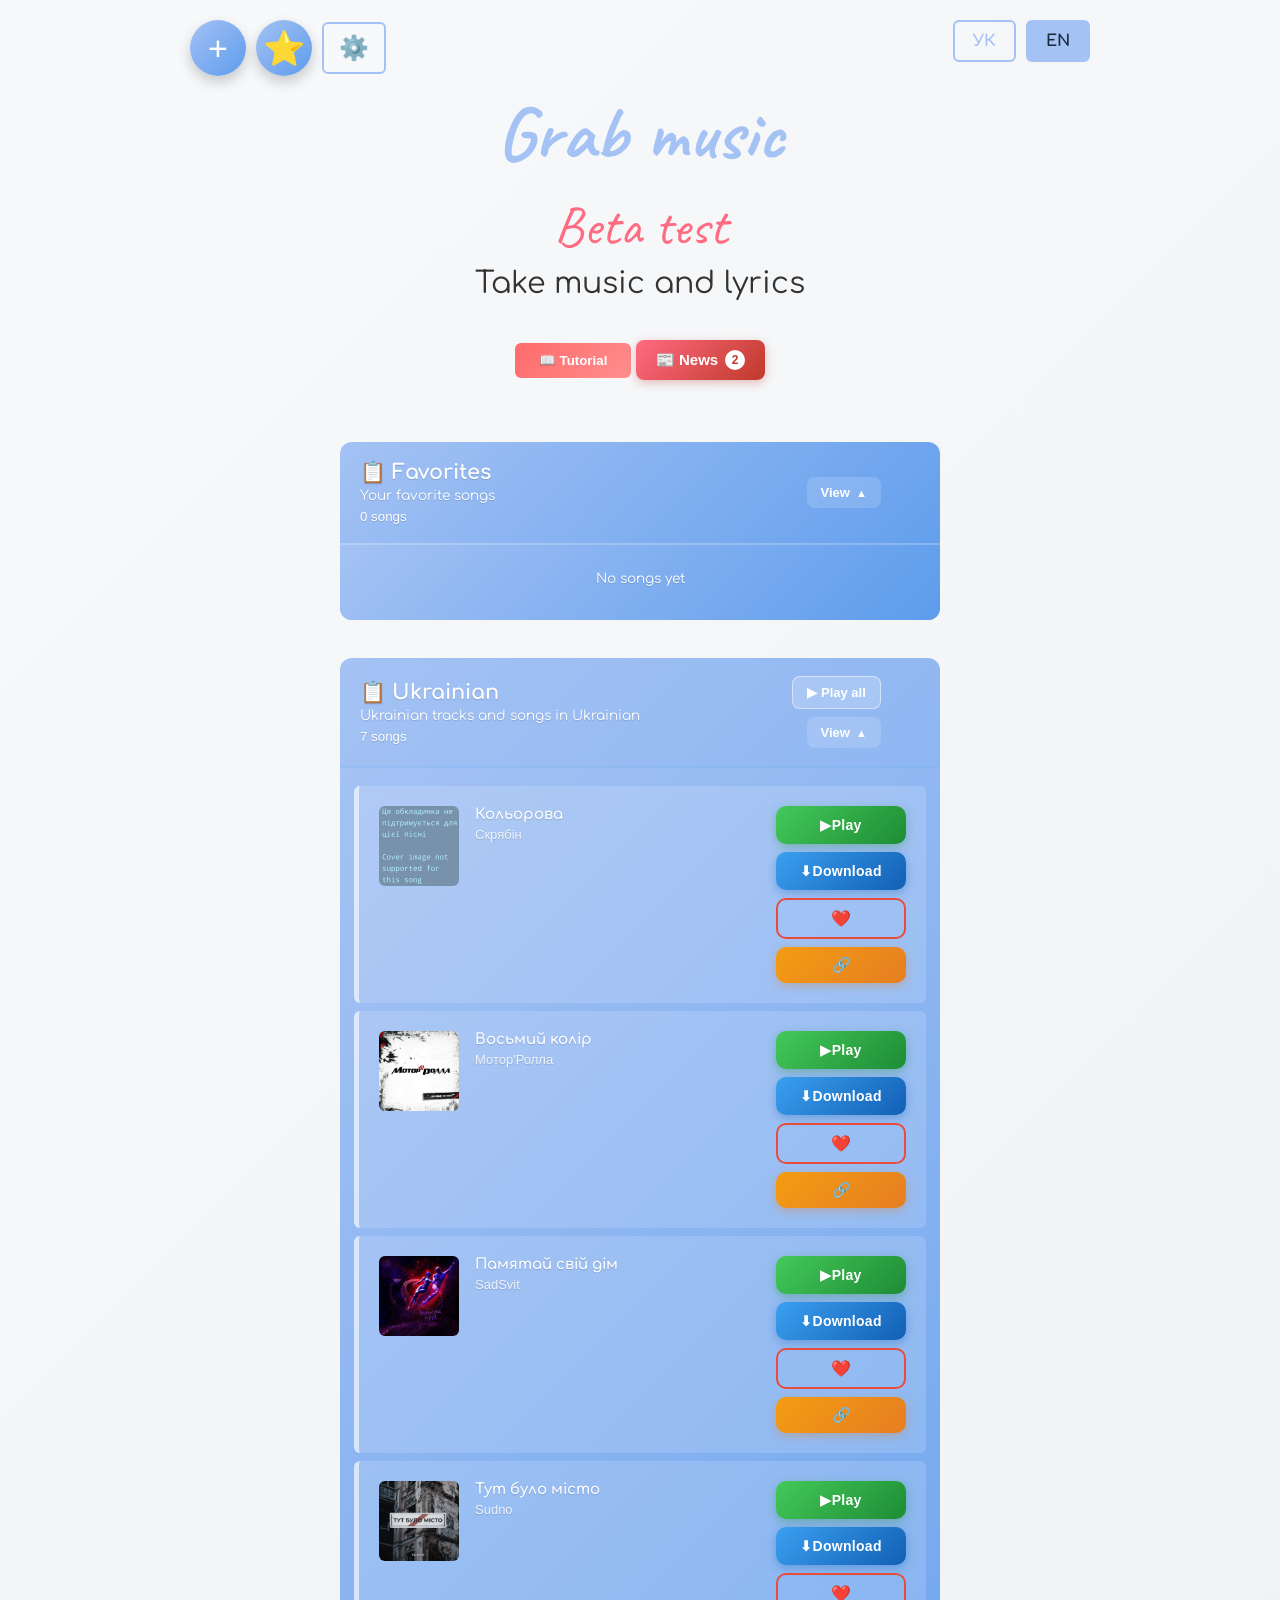
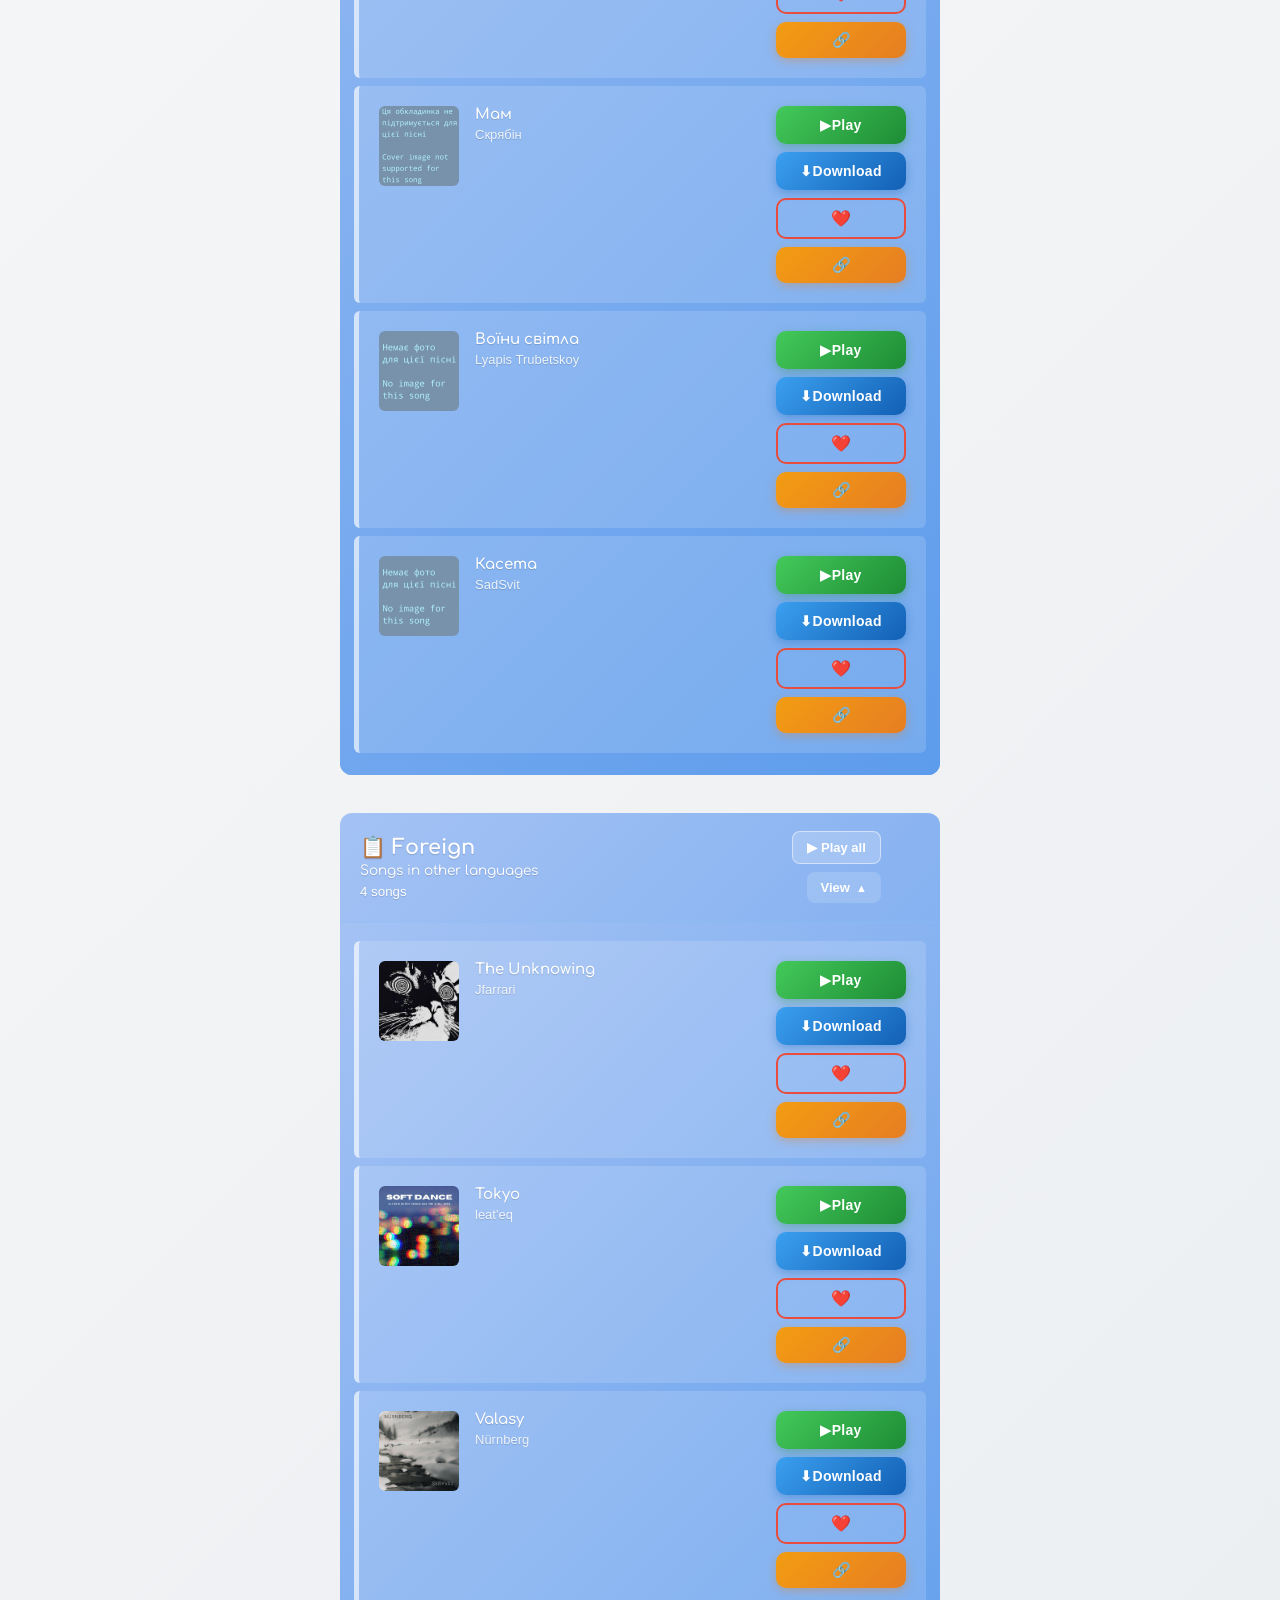
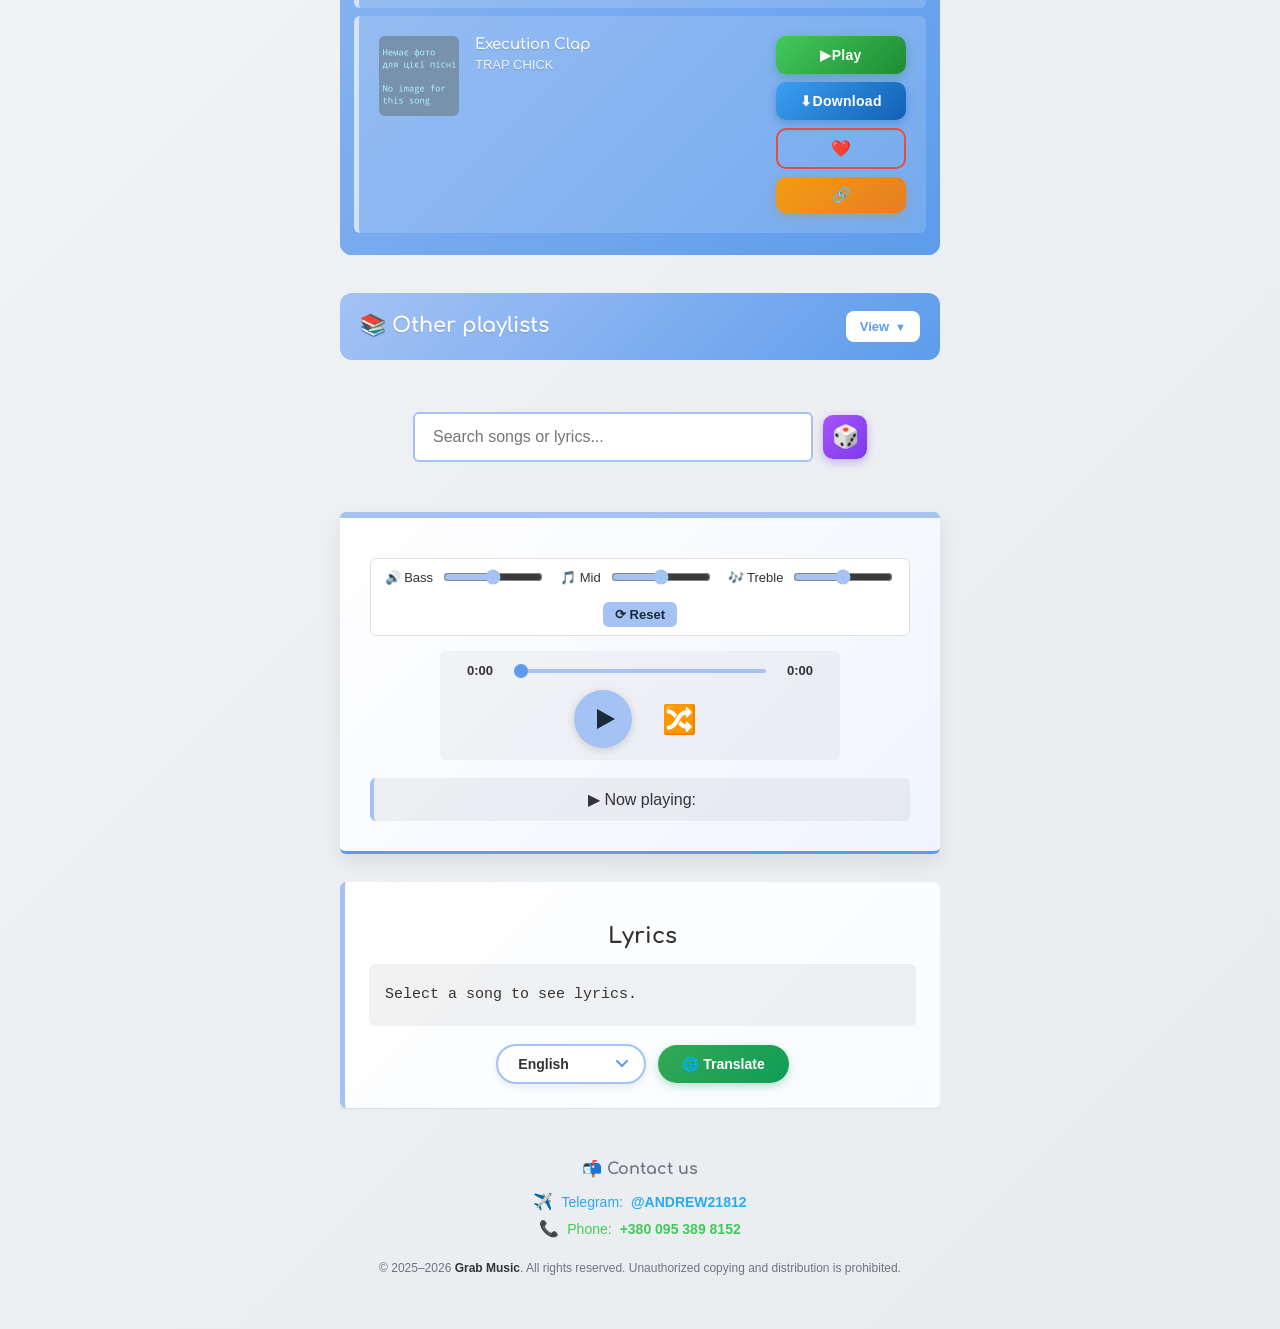
==== index_en.html @ 65b8cfe4 "1.4.2.0" ====
<!DOCTYPE html>
<html lang="en">
<head>
    <meta charset="UTF-8">
    <meta name="viewport" content="width=device-width, initial-scale=1.0">
    <title>Grab music</title>
    <meta name="description" content="...">
    <link rel="icon" href="./favicon.png" type="image/png">
    <link rel="stylesheet" href="./visual.css">
</head>
<body>
    <button class="ultra-simple-back-btn" onclick="disableUltraSimpleMode()" title="Back">←</button>

    <div class="top-controls">
        <div class="top-buttons">
            <a href="mailto:oleguhexa@proton.me?subject=Add%20song" class="support-plus-btn" title="Support">+</a>
            <a href="#" onclick="openPremiumModal(); return false;" class="support-plus-btn premium-btn" title="Premium">⭐</a>
            <button class="theme-toggle-btn" onclick="openSettings()" title="Settings">⚙️</button>
        </div>
        <div class="language-buttons">
            <div class="lang-buttons-row">
                <button onclick="switchLanguage('uk')" class="lang-btn">УК</button>
                <button onclick="switchLanguage('en')" class="lang-btn active">EN</button>
            </div>
        </div>
    </div>

    <div class="content">
        <h1>Grab music</h1>
        <p class="beta-badge">Beta test</p>
        <p id="pageDescription">Take music and lyrics</p>

        <button onclick="openModal()" class="tutorial-btn">📖 Tutorial</button>
        <button onclick="openNews()" class="news-btn">📰 News <span class="news-badge" id="newsBadge">1</span></button>

        <div id="playlistsContainer" class="playlists-container"></div>

        <div class="search-section">
            <div class="search-row">
                <input type="text" id="searchInput" placeholder="Search songs or lyrics..." class="search-input" onkeyup="searchSongs()">
                <button class="random-btn" onclick="randomSong()" title="Випадкова пісня">🎲</button>
            </div>
            <div id="searchResults" class="search-results"></div>
        </div>

        <div class="player-section">
            <div id="eqControls" class="equalizer-sliders" style="display:none;">
                <label>🔊 Bass <input type="range" id="bassSlider" min="-20" max="20" value="0" step="1"></label>
                <label>🎵 Mid <input type="range" id="midSlider" min="-20" max="20" value="0" step="1"></label>
                <label>🎶 Treble <input type="range" id="trebleSlider" min="-20" max="20" value="0" step="1"></label>
                <button id="resetEqBtn" class="reset-eq-btn">⟳ Reset</button>
            </div>
            <audio id="audioPlayer"></audio>
            <div class="custom-player">
                <div class="progress-container">
                    <span id="currentTime" class="time-label">0:00</span>
                    <input type="range" id="seekBar" class="seek-bar" value="0" max="100">
                    <span id="durationTime" class="time-label">0:00</span>
                </div>
                <div class="player-controls">
                    <button id="prevBtn" class="control-btn" title="Back">⏮</button>
                    <button id="playPauseBtn" class="control-btn player-play-btn" title="Play/Pause"></button>
                    <button id="nextBtn" class="control-btn" title="Далі">⏭</button>
                    <button id="loopBtn" class="control-btn loop-control-btn" title="Loop">🔁</button>
                    <button id="randomModeBtn" class="control-btn random-mode-btn" onclick="toggleRandomMode()" title="Random mode" style="display:none;">🔀</button>
                </div>
            </div>
            <div id="nowPlaying" class="now-playing">▶ Now playing:</div>
        </div>

        <div id="lyricsSection" class="lyrics-section">
            <h2 id="lyricsTitle">Lyrics</h2>
            <pre id="lyricsContent" class="lyrics-content">Select a song to see lyrics.</pre>
            <div class="translate-controls">
                <select id="translateLanguageSelect" class="translate-language-select">
                    <option value="en">English</option>
                    <option value="uk">Українська</option>
                    <option value="pl">Polski</option>
                    <option value="de">Deutsch</option>
                    <option value="fr">Français</option>
                    <option value="es">Español</option>
                    <option value="it">Italiano</option>
                    <option value="pt">Português</option>
                    <option value="cs">Čeština</option>
                    <option value="ja">日本語</option>
                </select>
                <button id="translateButton" class="translate-btn" onclick="translateLyrics()">🌐 Translate</button>
            </div>
        </div>
    </div>

    <footer class="contact-footer">
        <h3 class="contact-title">📬 Contact us</h3>
        <div class="contact-links">
            <a href="https://t.me/ANDREW21812" target="_blank" class="contact-item contact-telegram">
                <span class="contact-icon">✈️</span> Telegram: <strong>@ANDREW21812</strong>
            </a>
            <a href="tel:+380953898152" class="contact-item contact-phone">
                <span class="contact-icon">📞</span> Phone: <strong>+380 095 389 8152</strong>
            </a>
        </div>
        <div class="copyright-block">
            © 2025–2026 <strong>Grab Music</strong>. All rights reserved. Unauthorized copying and distribution is prohibited.
        </div>
    </footer>

    <div id="news-modal" class="modal">
        <div class="modal-content">
            <span class="close" onclick="closeNews()">&times;</span>
            <h2>📰 News</h2>
            <div id="newsList" class="news-list"></div>
        </div>
    </div>

    <div id="tutorial-modal" class="modal">
        <div class="modal-content">
            <span class="close" onclick="closeModal()">&times;</span>
            <h2>🎵 Tutorial</h2>
            <p>Just type any letters in the search and the site will find everything!</p>
        </div>
    </div>

    <div id="premium-modal" class="modal">
        <div class="modal-content">
            <span class="close" onclick="closePremiumModal()">&times;</span>
            <h2>⭐ Premium</h2>
            <p>У нас все безкоштовно 🎉<br>Premium is not needed!</p>
        </div>
    </div>

    <div id="settings-modal" class="modal">
        <div class="modal-content">
            <span class="close" onclick="closeSettings()">&times;</span>
            <h2>⚙️ Settings</h2>
            <div style="display:flex;flex-direction:column;gap:14px;margin:20px 0;text-align:left;">
                <label><input type="checkbox" id="darkThemeToggle" onchange="toggleTheme(this.checked)"> Dark theme</label>
                <label><input type="checkbox" id="eqToggleCheck" onchange="toggleEq(this.checked)"> Equalizer</label>
                <label><input type="checkbox" id="simpleModeToggle" onchange="toggleSimpleMode(this.checked)"> Simple mode (larger interface)</label>
                <label><input type="checkbox" id="ultraSimpleModeToggle" onchange="toggleUltraSimpleMode(this.checked)"> Ultra simple mode (search and player only)</label>
                <label><input type="checkbox" id="shakeToggle" onchange="toggleShake(this.checked)"> 🎵 Bass shake effect</label>
                <div style="padding-left:22px;">
                    <div style="display:flex;justify-content:space-between;margin-bottom:4px;">
                        <span style="font-size:13px;color:var(--text-muted);">Shake intensity</span>
                        <strong id="shakeIntensityLabel" style="font-size:13px;">25</strong>
                    </div>
                    <input type="range" id="shakeIntensity" min="0" max="50" value="25" step="1"
                        oninput="setShakeIntensity(this.value)"
                        style="width:100%;accent-color:var(--accent-color);cursor:pointer;">
                        <div class="thank-you-inf">
                        <h6>Thank you to everyone who provided us with music, LRC, and lyrics. Your support helps us improve the site. Sources: Lyrics — Genius; Music — YouTube Music; LRC — Lyricsify, LRCLIB.</h6>
                        </div>
                </div>
            </div>
        </div>
    </div>

    <script src="./java.js"></script>
</body>
</html>
---- visual.css ----
@import url('https://fonts.googleapis.com/css2?family=Caveat:wght@400;700&family=Comfortaa:wght@300;400;700&display=swap');

/* ========== СВІТЛА ТЕМА ========== */
:root {
    --bg-gradient-start: #f8f9fa;
    --bg-gradient-end: #e9ecef;
    --text-primary: #333333;
    --text-secondary: #5d9cec;
    --text-muted: #6c757d;
    --card-bg: #ffffff;
    --card-border: #a4c2f4;
    --player-bg: linear-gradient(135deg, #ffffff 0%, #f0f4ff 100%);
    --lyrics-bg: linear-gradient(135deg, #ffffff 0%, #f8fbff 100%);
    --accent-color: #a4c2f4;
    --accent-dark: #5d9cec;
    --btn-play: linear-gradient(135deg, #a4c2f4 0%, #5d9cec 100%);
    --btn-download: linear-gradient(135deg, #4caf50 0%, #45a049 100%);
    --like-border: #e74c3c;
    --search-bg: #ffffff;
    --search-text: #333333;
    --search-placeholder: #a4c2f4;
    --shadow: rgba(0, 0, 0, 0.08);
    --modal-bg: #fefefe;
    --modal-text: #333333;
    --border-light: #e0e0e0;
    --icon-color: #333333;
    --results-bg: transparent;
    --playlist-title-color: #1e2f3e;
}

/* ========== ТЕМНА ТЕМА ========== */
body.dark-theme {
    --bg-gradient-start: #1a2a3a;
    --bg-gradient-end: #0f1a24;
    --text-primary: #f0f0f0;
    --text-secondary: #c0e0ff;
    --text-muted: #d0e0f0;
    --card-bg: #1e2f3e;
    --card-border: #7aafd4;
    --player-bg: linear-gradient(135deg, #3a5a74 0%, #2a6d9e 100%);
    --lyrics-bg: linear-gradient(135deg, #1e2f3e 0%, #1a2a3a 100%);
    --accent-color: #8ab8d8;
    --accent-dark: #4a7aa0;
    --btn-play: linear-gradient(135deg, #5d8bb8 0%, #3a6b9e 100%);
    --btn-download: linear-gradient(135deg, #2e7d32 0%, #1b5e20 100%);
    --like-border: #ff8a8a;
    --search-bg: #2a3e4e;
    --search-text: #ffffff;
    --search-placeholder: #c0e0ff;
    --shadow: rgba(0, 0, 0, 0.5);
    --modal-bg: #2c3e44;
    --modal-text: #f0f0f0;
    --border-light: #2c3e44;
    --icon-color: #ffffff;
    --results-bg: rgba(30, 47, 62, 0.7);
    --playlist-title-color: #ffffff;
}

body {
    margin: 0;
    padding: 20px;
    background: linear-gradient(135deg, var(--bg-gradient-start) 0%, var(--bg-gradient-end) 100%);
    min-height: 100vh;
    color: var(--text-primary);
    font-family: 'Segoe UI', Roboto, 'Helvetica Neue', sans-serif;
    transition: background 0.3s, color 0.2s, transform 0.04s ease;
    will-change: transform;
    display: flex;
    flex-direction: column;
}

/* ========== МОДАЛЬНІ ВІКНА ========== */
.modal {
    display: none;
    position: fixed !important;
    z-index: 10000;
    top: 0 !important;
    left: 0 !important;
    right: 0 !important;
    bottom: 0 !important;
    width: 100vw !important;
    height: 100vh !important;
    background-color: rgba(0,0,0,0.8);
    flex-direction: row !important;
    align-items: center !important;
    justify-content: center !important;
    box-sizing: border-box;
    flex: none !important;
    transform: none !important;
}
.modal.open {
    display: flex !important;
    position: fixed !important;
    top: 0 !important;
    left: 0 !important;
    width: 100vw !important;
    height: 100vh !important;
    flex-direction: row !important;
    align-items: center !important;
    justify-content: center !important;
    flex: none !important;
    transform: none !important;
}
.modal-content {
    background-color: var(--modal-bg);
    padding: 20px;
    border: 1px solid var(--border-light);
    width: 88%;
    max-width: 500px;
    max-height: 85vh;
    overflow-y: auto;
    border-radius: 15px;
    text-align: center;
    color: var(--modal-text);
    position: relative;
    box-shadow: 0 4px 20px rgba(0,0,0,0.3);
    box-sizing: border-box;
}
.modal-content h2 { color: var(--accent-color); margin-top: 0; }
.modal-content .close {
    color: var(--text-muted);
    position: absolute;
    right: 20px;
    top: 15px;
    font-size: 28px;
    font-weight: bold;
    cursor: pointer;
}
.modal-content .close:hover { color: var(--accent-color); }

/* ========== ЕКВАЛАЙЗЕР ========== */
.equalizer-sliders {
    display: flex;
    justify-content: center;
    align-items: center;
    gap: 15px;
    margin: 10px auto;
    padding: 8px 12px;
    background: var(--card-bg);
    border-radius: 6px;
    width: fit-content;
    max-width: 100%;
    flex-wrap: wrap;
    border: 1px solid var(--border-light);
}
.equalizer-sliders label {
    font-size: 13px;
    color: var(--text-primary);
    display: inline-flex;
    align-items: center;
    gap: 8px;
}
.equalizer-sliders input { width: 100px; cursor: pointer; accent-color: var(--accent-color); }
.reset-eq-btn {
    background: var(--accent-color);
    color: #1a2a3a;
    border: none;
    border-radius: 6px;
    padding: 5px 12px;
    cursor: pointer;
    font-size: 13px;
    font-weight: bold;
}
.reset-eq-btn:hover { transform: scale(1.02); background: var(--accent-dark); color: white; }
body.dark-theme .reset-eq-btn { background: #4a7aa0; color: white; }

/* ========== КАСТОМНИЙ ПЛЕЄР ========== */
.custom-player {
    width: 100%;
    max-width: 400px;
    margin: 15px auto 0;
    background: rgba(0,0,0,0.04);
    border-radius: 6px;
    padding: 12px 20px;
    box-sizing: border-box;
}
body.dark-theme .custom-player { background: rgba(0,0,0,0.3); }
.progress-container { display: flex; align-items: center; gap: 12px; margin-bottom: 12px; }
.time-label { font-size: 13px; font-weight: bold; color: var(--text-primary); min-width: 40px; text-align: center; }
.seek-bar {
    flex: 1;
    height: 4px;
    -webkit-appearance: none;
    background: var(--accent-color);
    border-radius: 5px;
    cursor: pointer;
}
.seek-bar::-webkit-slider-thumb {
    -webkit-appearance: none;
    width: 14px;
    height: 14px;
    background: var(--accent-dark);
    border-radius: 50%;
    cursor: pointer;
}
.player-controls { display: flex; justify-content: center; align-items: center; gap: 20px; }
.control-btn {
    background: transparent;
    border: none;
    font-size: 28px;
    cursor: pointer;
    color: var(--accent-dark);
    transition: transform 0.1s;
    padding: 5px 10px;
    border-radius: 6px;
}
.control-btn:hover { transform: scale(1.05); color: var(--accent-color); }
.player-play-btn {
    font-size: 24px;
    line-height: 1;
    background: var(--accent-color);
    color: #1a2a3a;
    width: 58px;
    height: 58px;
    border-radius: 50%;
    box-shadow: 0 2px 8px rgba(0,0,0,0.15);
    display: inline-flex;
    align-items: center;
    justify-content: center;
    padding: 0;
    padding-left: 3px;
    border: none;
    cursor: pointer;
}
.player-play-btn:hover { transform: scale(1.08); }
body.dark-theme .player-play-btn { background: #4a7aa0; color: white; }
.loop-control-btn.active,
.random-mode-btn.active {
    background: var(--accent-color);
    color: #1a2a3a;
    border-radius: 6px;
}
body.dark-theme .loop-control-btn.active,
body.dark-theme .random-mode-btn.active { background: #4a7aa0; color: white; }

/* ========== ПЛЕЙЛИСТИ ========== */
.playlist-item {
    margin: 12px 0;
    background: linear-gradient(135deg, var(--accent-color) 0%, var(--accent-dark) 100%);
    border-radius: 12px;
    overflow: hidden;
}
.playlist-header {
    display: flex;
    align-items: center;
    gap: 16px;
    padding: 18px 20px;
    cursor: pointer;
    user-select: none;
}
.playlist-info { flex: 1; text-align: left; color: white; }
.playlist-item h3 {
    font-family: 'Comfortaa', cursive;
    font-size: 1.3rem;
    font-weight: 700;
    margin: 0 0 4px 0;
}
.playlist-item p { font-size: 0.85rem; margin-bottom: 4px; }
.playlist-item h3, .playlist-item p, .playlist-item small {
    color: #ffffff !important;
    text-shadow: 0 1px 1px rgba(0,0,0,0.15);
}
.playlist-header-btns {
    display: flex;
    flex-direction: column;
    gap: 8px;
    align-items: flex-end;
    flex-shrink: 0;
}
.view-btn, .back-btn, .play-all-btn {
    padding: 8px 14px;
    background: white;
    color: var(--accent-dark);
    border: none;
    border-radius: 8px;
    cursor: pointer;
    font-weight: bold;
    font-size: 13px;
    white-space: nowrap;
}
.back-btn { background: var(--accent-color); color: #1a2a3a; }
.play-all-btn { background: rgba(255,255,255,0.2); color: #ffffff; border: 1px solid rgba(255,255,255,0.5); }
.play-all-btn:hover { background: rgba(255,255,255,0.35); }
.playlist-toggle-btn { display: inline-flex; align-items: center; gap: 6px; transition: background 0.2s; }
.playlist-toggle-btn.active { background: rgba(255,255,255,0.15); color: #ffffff; }
.toggle-arrow { font-size: 11px; display: inline-block; }

.playlist-dropdown {
    background: linear-gradient(135deg, var(--accent-color) 0%, var(--accent-dark) 100%);
    border-top: 2px solid rgba(255,255,255,0.25);
    padding: 10px 14px 14px;
    animation: dropdownOpen 0.2s ease;
}
@keyframes dropdownOpen {
    from { opacity: 0; transform: translateY(-6px); }
    to   { opacity: 1; transform: translateY(0); }
}
.playlist-dropdown .result-item {
    margin: 8px 0;
    background: rgba(255,255,255,0.15);
    border-left-color: rgba(255,255,255,0.6);
    box-shadow: none;
}
.playlist-dropdown .result-info h3 { color: #ffffff !important; font-size: 15px; margin: 0 0 4px 0; }
.playlist-dropdown .result-info p { color: rgba(255,255,255,0.85) !important; font-size: 13px; margin: 0; }
body.dark-theme .playlist-dropdown .result-item { background: rgba(0,0,0,0.2); border-left-color: rgba(255,255,255,0.3); }

.playlist-item-pinned { width: 100%; }
.playlist-item-pinned .playlist-info { max-width: 58%; }
.playlist-item-pinned .playlist-header-btns { min-width: 180px; }
.playlist-item-other-list .playlist-header { align-items: center; justify-content: space-between; }
.other-playlists-group .playlist-info p,
.other-playlists-group .playlist-info small { display: none; }
.other-playlists-dropdown { display: grid; gap: 10px; }
.playlist-item-compact {
    margin: 8px 0 0;
    background: rgba(255,255,255,0.14);
    border: 1px solid rgba(255,255,255,0.18);
}
.playlist-item-compact .playlist-header { padding: 14px 16px; }
.playlist-item-compact .playlist-info { max-width: 62%; }
.playlist-item-compact .playlist-header-btns { min-width: 170px; }

/* ========== РЕЗУЛЬТАТИ ПОШУКУ ========== */
.result-item {
    display: flex;
    align-items: flex-start;
    gap: 16px;
    padding: 20px;
    margin: 16px 0;
    background: var(--card-bg);
    border-left: 5px solid var(--card-border);
    border-radius: 6px;
    box-shadow: 0 6px 12px var(--shadow);
}
.song-image { width: 80px; height: 80px; border-radius: 6px; object-fit: cover; }
.result-info { flex: 1; text-align: left; min-width: 0; overflow: hidden; }
.result-info h3 {
    font-size: 15px; font-weight: 600; color: var(--text-primary);
    margin: 0 0 4px 0; white-space: nowrap; overflow: hidden; text-overflow: ellipsis;
}
.result-info p {
    font-size: 13px; color: var(--text-muted); margin: 0;
    white-space: nowrap; overflow: hidden; text-overflow: ellipsis;
    font-family: 'Segoe UI', Roboto, sans-serif;
}
.result-buttons { display: flex; flex-direction: column; gap: 8px; min-width: 130px; }

/* ========== КНОПКИ ========== */
.result-buttons .play-btn,
.result-buttons .download-btn,
.result-buttons .like-btn {
    font-family: 'Segoe UI', Roboto, 'Helvetica Neue', sans-serif;
    font-size: 14px; font-weight: 600; border-radius: 10px; cursor: pointer;
    transition: transform 0.15s ease, filter 0.15s ease, box-shadow 0.15s ease;
    width: 100%; box-sizing: border-box; text-align: center;
    display: inline-flex; align-items: center; justify-content: center;
    gap: 6px; white-space: nowrap; letter-spacing: 0.3px;
}
.result-buttons .play-btn {
    background: linear-gradient(135deg, #43c95a 0%, #1e8c35 100%);
    color: #ffffff; border: none; padding: 11px 14px;
    box-shadow: 0 3px 10px rgba(30, 140, 53, 0.35);
    width: 100%; height: auto; border-radius: 10px; font-size: 14px;
}
.result-buttons .play-btn:hover { transform: translateY(-2px); box-shadow: 0 6px 16px rgba(30,140,53,0.45); filter: brightness(1.07); }
.result-buttons .play-btn:active { transform: translateY(1px); }
.result-buttons .download-btn {
    background: linear-gradient(135deg, #3b9fef 0%, #1260b5 100%);
    color: #ffffff; border: none; padding: 11px 14px;
    box-shadow: 0 3px 10px rgba(18, 96, 181, 0.35);
}
.result-buttons .download-btn:hover { transform: translateY(-2px); box-shadow: 0 6px 16px rgba(18,96,181,0.45); filter: brightness(1.07); }
.result-buttons .download-btn:active { transform: translateY(1px); }
.result-buttons .like-btn {
    background: transparent; border: 2px solid #e74c3c; color: #e74c3c;
    padding: 9px 14px; font-size: 16px; border-radius: 10px; width: 100%; height: auto;
}
.result-buttons .like-btn:hover { background: rgba(231,76,60,0.08); border-color: #c0392b; transform: scale(1.03); box-shadow: 0 3px 10px rgba(231,76,60,0.2); }
.result-buttons .like-btn:active { transform: scale(0.97); }
.result-buttons .like-btn.liked {
    background: linear-gradient(135deg, #e74c3c 0%, #c0392b 100%);
    color: #ffffff; border-color: transparent; box-shadow: 0 3px 10px rgba(231,76,60,0.45);
}
.result-buttons .like-btn.liked:hover { filter: brightness(1.08); box-shadow: 0 6px 16px rgba(231,76,60,0.5); }
body.dark-theme .result-buttons .play-btn { background: linear-gradient(135deg, #3ab854 0%, #176b2a 100%); box-shadow: 0 3px 10px rgba(30,140,53,0.5); }
body.dark-theme .result-buttons .download-btn { background: linear-gradient(135deg, #2e8de0 0%, #0d4f9e 100%); box-shadow: 0 3px 10px rgba(18,96,181,0.5); }
body.dark-theme .result-buttons .like-btn { border-color: #ff7070; color: #ff7070; }
body.dark-theme .result-buttons .like-btn.liked { background: linear-gradient(135deg, #e74c3c 0%, #a93226 100%); border-color: transparent; color: #ffffff; }
.result-buttons .play-btn.disabled,
.result-buttons .download-btn.disabled,
.result-buttons .like-btn.disabled { opacity: 0.45; cursor: not-allowed; pointer-events: none; transform: none !important; filter: none !important; box-shadow: none !important; }

/* --- Share --- */
.result-buttons .share-btn {
    background: linear-gradient(135deg, #f39c12 0%, #e67e22 100%);
    color: #ffffff; border: none; padding: 9px 14px; font-size: 15px;
    border-radius: 10px; cursor: pointer; width: 100%;
    display: inline-flex; align-items: center; justify-content: center;
    font-weight: 600; box-shadow: 0 3px 10px rgba(230,126,34,0.35);
    transition: transform 0.15s, filter 0.15s;
}
.result-buttons .share-btn:hover { transform: translateY(-2px); filter: brightness(1.08); }
.result-buttons .share-btn:active { transform: translateY(1px); }

/* ========== ІНШІ ========== */
.top-controls {
    display: flex; justify-content: space-between; align-items: flex-start;
    max-width: 900px; width: 100%; margin: 0 auto 10px auto;
    box-sizing: border-box; flex-shrink: 0;
}
.top-buttons { display: flex; gap: 10px; align-items: center; }
.lang-buttons-row { display: flex; gap: 10px; justify-content: center; }
.lang-btn {
    font-family: 'Comfortaa', cursive; font-size: 16px; padding: 10px 18px;
    border: 2px solid var(--accent-color); background: transparent;
    color: var(--accent-color); border-radius: 6px; cursor: pointer; font-weight: bold;
}
.lang-btn:hover, .lang-btn.active { background: var(--accent-color); color: #1a2a3a; }
.theme-toggle-btn {
    font-size: 24px; padding: 10px 15px; border: 2px solid var(--accent-color);
    background: transparent; color: var(--icon-color); border-radius: 6px; cursor: pointer;
}
.content { text-align: center; max-width: 600px; margin: 0 auto; flex: 1; width: 100%; box-sizing: border-box; }
.support-plus-btn {
    width: 56px; height: 56px; border-radius: 50%;
    background: linear-gradient(135deg, var(--accent-color) 0%, var(--accent-dark) 100%);
    color: white; text-decoration: none; font-size: 34px;
    display: inline-flex; align-items: center; justify-content: center;
    box-shadow: 0 6px 14px rgba(0,0,0,0.2);
}
.beta-badge { font-family: 'Caveat', cursive; font-size: 55px; color: #ff6b81; margin: 0 0 6px 0; }
h1 { font-family: 'Caveat', cursive; font-size: 75px; color: var(--accent-color); margin: 0 0 10px 0; }
p { font-family: 'Comfortaa', cursive; font-size: 30px; color: var(--text-primary); margin: 0 0 40px 0; }
.search-section { margin-top: 40px; }
.search-row { display: flex; align-items: center; gap: 10px; justify-content: center; max-width: 460px; margin: 0 auto; }
.playlists-container { margin-top: 30px; display: grid; grid-template-columns: 1fr; gap: 14px; max-width: 980px; margin-left: auto; margin-right: auto; }
.search-input {
    width: 100%; max-width: 400px; padding: 14px 18px; font-size: 16px;
    border: 2px solid var(--accent-color); border-radius: 6px;
    background: var(--search-bg); color: var(--search-text); box-sizing: border-box;
}
.search-results { margin-top: 20px; max-width: 500px; margin-left: auto; margin-right: auto; width: 100%; box-sizing: border-box; }
.player-section {
    margin-top: 50px; padding: 30px; background: var(--player-bg);
    border-radius: 6px; box-shadow: 0 8px 20px var(--shadow);
    border-top: 6px solid var(--accent-color); border-bottom: 3px solid var(--accent-dark);
}
.tutorial-btn {
    background: linear-gradient(135deg, #ff6b6b, #ff8e8e); color: white;
    border: none; padding: 10px 24px; border-radius: 6px; font-weight: bold;
    cursor: pointer; margin-bottom: 20px;
}
.now-playing {
    margin-top: 18px; padding: 12px 20px; background: rgba(0,0,0,0.05);
    border-radius: 6px; border-left: 4px solid var(--accent-color);
    display: flex; align-items: center; justify-content: center; gap: 12px; flex-wrap: wrap;
}
.player-image { width: 48px; height: 48px; border-radius: 6px; object-fit: cover; }
.lyrics-section {
    margin-top: 28px; padding: 24px; background: var(--lyrics-bg);
    border-radius: 6px; text-align: left; border-left: 5px solid var(--accent-color);
}
.lyrics-section h2 { font-family: 'Comfortaa', cursive; font-size: 22px; text-align: center; margin-bottom: 16px; color: var(--text-primary); }
.lyrics-buttons {
    display: flex; gap: 10px; justify-content: center; margin-bottom: 16px;
    border-bottom: 2px solid var(--border-light); padding-bottom: 12px;
}
.lyrics-tab-btn { padding: 10px 18px; border: none; background: transparent; color: var(--text-muted); font-weight: bold; cursor: pointer; position: relative; }
.lyrics-tab-btn.active { color: var(--accent-color); }
.lyrics-tab-btn.active::after {
    content: ''; position: absolute; bottom: -12px; left: 0; right: 0; height: 3px;
    background: linear-gradient(135deg, var(--accent-color) 0%, var(--accent-dark) 100%);
}
.lyrics-content {
    font-size: 15px; line-height: 2; background: rgba(0,0,0,0.05);
    border-radius: 6px; padding: 16px; max-height: 400px; overflow-y: auto; white-space: pre-wrap;
}
.lrc-line { padding: 8px 0; color: var(--text-muted); }
.lrc-line.active { color: var(--accent-color); font-weight: bold; font-size: 16px; }

/* ========== ПЕРЕКЛАД ========== */
.translate-controls {
    display: flex; align-items: center; justify-content: center;
    gap: 12px; margin-top: 18px; flex-wrap: wrap;
}
.translate-language-select {
    appearance: none; -webkit-appearance: none;
    background-color: var(--card-bg); color: var(--text-primary);
    border: 2px solid var(--accent-color); border-radius: 30px;
    padding: 10px 38px 10px 20px; font-size: 14px;
    font-family: 'Segoe UI', Roboto, sans-serif; font-weight: 700;
    cursor: pointer; outline: none; transition: all 0.2s ease;
    background-image: url("data:image/svg+xml,%3Csvg xmlns='http://www.w3.org/2000/svg' width='12' height='8' viewBox='0 0 12 8'%3E%3Cpath d='M1 1l5 5 5-5' stroke='%235d9cec' stroke-width='2' fill='none' stroke-linecap='round'/%3E%3C/svg%3E");
    background-repeat: no-repeat; background-position: right 16px center;
    box-shadow: 0 3px 8px var(--shadow); min-width: 150px;
}
.translate-language-select:hover { border-color: var(--accent-dark); transform: translateY(-2px); box-shadow: 0 5px 12px var(--shadow); }
.translate-language-select:focus { border-color: var(--accent-dark); box-shadow: 0 0 0 3px rgba(93,156,236,0.25); }
body.dark-theme .translate-language-select {
    background-image: url("data:image/svg+xml,%3Csvg xmlns='http://www.w3.org/2000/svg' width='12' height='8' viewBox='0 0 12 8'%3E%3Cpath d='M1 1l5 5 5-5' stroke='%238ab8d8' stroke-width='2' fill='none' stroke-linecap='round'/%3E%3C/svg%3E");
}
.translate-btn {
    background: linear-gradient(135deg, #34a853, #0f9d58); color: white;
    border: none; padding: 11px 24px; border-radius: 30px; font-weight: bold;
    font-size: 14px; cursor: pointer; transition: all 0.2s ease;
    box-shadow: 0 3px 8px rgba(15,157,88,0.3);
}
.translate-btn:hover { transform: translateY(-2px); box-shadow: 0 5px 12px rgba(15,157,88,0.4); filter: brightness(1.05); }
.translate-btn:active { transform: translateY(1px); }
.translate-btn:disabled { opacity: 0.6; cursor: not-allowed; transform: none; box-shadow: none; }

/* ========== КНОПКА ПОКАЗАТИ ОРИГІНАЛ ========== */
.show-original-btn {
    background: transparent;
    color: var(--accent-dark);
    border: 2px solid var(--accent-color);
    padding: 9px 20px;
    border-radius: 30px;
    font-size: 13px;
    font-weight: bold;
    cursor: pointer;
    display: inline-flex;
    align-items: center;
    gap: 6px;
    transition: all 0.2s ease;
}
.show-original-btn:hover {
    background: var(--accent-color);
    color: #1a2a3a;
    transform: translateY(-1px);
}

.original-lyrics, .translated-lyrics {
    background: rgba(0,0,0,0.05); padding: 12px; border-radius: 8px;
    margin-top: 12px; white-space: pre-wrap; font-size: 14px; line-height: 1.6;
}
body.dark-theme .original-lyrics, body.dark-theme .translated-lyrics { background: rgba(255,255,255,0.1); }

/* ========== ПРОСТИЙ РЕЖИМ ========== */
body.simple-mode h1 { font-size: 90px; }
body.simple-mode .beta-badge { font-size: 65px; }
body.simple-mode p { font-size: 36px; }
body.simple-mode .search-input { font-size: 20px; padding: 18px 22px; max-width: 480px; }
body.simple-mode .result-info h3 { font-size: 19px; }
body.simple-mode .result-info p  { font-size: 16px; }
body.simple-mode .result-buttons .play-btn,
body.simple-mode .result-buttons .download-btn { font-size: 17px; padding: 14px 18px; }
body.simple-mode .result-buttons .like-btn { font-size: 20px; padding: 13px 16px; }
body.simple-mode .song-image { width: 90px; height: 90px; }
body.simple-mode .player-play-btn { width: 66px; height: 66px; font-size: 28px; }
body.simple-mode .control-btn { font-size: 34px; }
body.simple-mode .time-label { font-size: 16px; }
body.simple-mode .lang-btn { font-size: 19px; padding: 12px 22px; }
body.simple-mode .theme-toggle-btn { font-size: 28px; padding: 12px 18px; }
body.simple-mode .support-plus-btn { width: 64px; height: 64px; font-size: 40px; }
body.simple-mode .tutorial-btn { font-size: 18px; padding: 14px 28px; }
body.simple-mode .lyrics-content { font-size: 18px; line-height: 2.2; }
body.simple-mode .lyrics-tab-btn { font-size: 17px; padding: 12px 22px; }
body.simple-mode .now-playing { font-size: 17px; }

/* ========== ДУЖЕ ПРОСТИЙ РЕЖИМ ========== */
body.ultra-simple-mode .top-controls,
body.ultra-simple-mode .content > h1,
body.ultra-simple-mode .content > .beta-badge,
body.ultra-simple-mode #pageDescription,
body.ultra-simple-mode .tutorial-btn,
body.ultra-simple-mode .news-btn,
body.ultra-simple-mode #playlistsContainer,
body.ultra-simple-mode #lyricsSection,
body.ultra-simple-mode .contact-footer { display: none !important; }
body.ultra-simple-mode {
    padding: 0; display: flex; flex-direction: column;
    align-items: center; justify-content: center; min-height: 100vh;
}
body.ultra-simple-mode .content {
    max-width: 520px; width: 100%; padding: 20px 16px;
    box-sizing: border-box; display: flex; flex-direction: column; align-items: center;
}
body.ultra-simple-mode .search-section { margin-top: 0; width: 100%; text-align: center; }
body.ultra-simple-mode .search-input { max-width: 100%; width: 100%; font-size: 18px; padding: 16px 18px; }
body.ultra-simple-mode .search-results { max-width: 100%; width: 100%; }
body.ultra-simple-mode .result-item { padding: 14px; gap: 12px; }
body.ultra-simple-mode .result-info h3 { font-size: 17px; }
body.ultra-simple-mode .result-info p  { font-size: 14px; }
body.ultra-simple-mode .result-buttons .play-btn,
body.ultra-simple-mode .result-buttons .download-btn { font-size: 16px; padding: 13px 14px; }
body.ultra-simple-mode .result-buttons .like-btn { font-size: 18px; }
body.ultra-simple-mode .player-section { margin-top: 16px; padding: 16px 12px; width: 100%; box-sizing: border-box; }
body.ultra-simple-mode .player-play-btn { width: 62px; height: 62px; }
body.ultra-simple-mode .control-btn { font-size: 30px; }
body.ultra-simple-mode .now-playing { font-size: 15px; }

.ultra-simple-back-btn {
    display: none; position: fixed; top: 12px; left: 12px; z-index: 9999;
    background: var(--accent-color); color: #1a2a3a; border: none; border-radius: 50%;
    width: 48px; height: 48px; font-size: 22px; cursor: pointer;
    box-shadow: 0 3px 10px rgba(0,0,0,0.2); align-items: center; justify-content: center;
}
body.ultra-simple-mode .ultra-simple-back-btn { display: flex; }

/* ========== КНОПКИ КУБИК І НОВИНИ ========== */
.random-btn {
    background: linear-gradient(135deg, #a855f7 0%, #7c3aed 100%);
    color: white; border: none; width: 44px; height: 44px; border-radius: 10px;
    font-size: 22px; cursor: pointer; display: inline-flex; align-items: center;
    justify-content: center; box-shadow: 0 3px 10px rgba(124,58,237,0.35);
    transition: transform 0.15s, filter 0.15s; flex-shrink: 0;
}
.random-btn:hover { transform: translateY(-2px) rotate(20deg); filter: brightness(1.1); }
.random-btn:active { transform: scale(0.93); }
.random-highlight { border-left-color: #a855f7 !important; animation: randomPop 0.35s ease; }
@keyframes randomPop {
    0%   { transform: scale(0.95); opacity: 0.5; }
    60%  { transform: scale(1.03); }
    100% { transform: scale(1);    opacity: 1; }
}

.news-btn {
    background: linear-gradient(135deg, #ff6b81 0%, #c0392b 100%); color: white;
    border: none; padding: 10px 20px; border-radius: 8px; font-weight: bold;
    font-size: 15px; cursor: pointer; margin-bottom: 20px;
    display: inline-flex; align-items: center; gap: 7px;
    box-shadow: 0 3px 10px rgba(192,57,43,0.3); transition: transform 0.15s, filter 0.15s;
}
.news-btn:hover { transform: translateY(-2px); filter: brightness(1.08); }
.news-btn .news-badge {
    background: white; color: #c0392b; border-radius: 50%;
    width: 20px; height: 20px; font-size: 12px; font-weight: bold;
    display: inline-flex; align-items: center; justify-content: center;
}

/* ========== НОВИНИ ========== */
#news-modal .modal-content { max-width: 560px; text-align: left; padding: 24px; }
#news-modal .modal-content h2 { text-align: center; margin-bottom: 20px; }
.news-list { display: flex; flex-direction: column; gap: 16px; max-height: 70vh; overflow-y: auto; }
.news-card {
    background: var(--bg-gradient-end); border-radius: 12px; padding: 18px 20px;
    border-left: 4px solid var(--accent-dark); cursor: pointer; transition: transform 0.15s, box-shadow 0.15s;
}
.news-card:hover { transform: translateY(-2px); box-shadow: 0 6px 16px var(--shadow); }
.news-card-header { display: flex; align-items: center; gap: 10px; margin-bottom: 8px; flex-wrap: wrap; }
.news-tag { background: var(--accent-color); color: #1a2a3a; font-size: 11px; font-weight: bold; padding: 3px 10px; border-radius: 20px; white-space: nowrap; }
.news-date { font-size: 12px; color: var(--text-muted); }
.news-card h3 { font-size: 16px; font-weight: 700; color: var(--text-primary); margin: 0 0 8px 0; font-family: 'Comfortaa', cursive; }
.news-card p { font-size: 13px; color: var(--text-muted); margin: 0; line-height: 1.6; font-family: 'Segoe UI', Roboto, sans-serif; white-space: pre-wrap; }
.news-empty { text-align: center; color: var(--text-muted); padding: 30px; font-size: 15px; }

/* ========== НЕ ЗНАЙДЕНО ========== */
.no-results { font-family: 'Comfortaa', cursive; font-size: 15px; color: var(--text-muted); text-align: center; padding: 20px; margin: 0; }

/* ========== ФУТЕР ========== */
.contact-footer {
    max-width: 600px; width: 100%; margin: auto auto 0;
    padding: 50px 20px 30px; text-align: center; box-sizing: border-box;
    border-top: 1px solid var(--border-light);
}
.contact-title { font-family: 'Comfortaa', cursive; font-size: 16px; font-weight: 700; color: var(--text-muted); margin: 0 0 14px 0; }
.contact-links { display: flex; flex-direction: column; gap: 8px; align-items: center; margin-bottom: 20px; }
.contact-item { display: inline-flex; align-items: center; gap: 8px; text-decoration: none; font-size: 14px; font-weight: 500; color: var(--accent-dark); transition: opacity 0.15s; }
.contact-item:hover { opacity: 0.75; }
.contact-telegram { color: #2aabee; }
.contact-phone    { color: #43c95a; }
.contact-icon { font-size: 16px; }
.copyright-block { font-size: 12px; color: var(--text-muted); line-height: 1.7; }
.copyright-block strong { color: var(--text-primary); }

/* ========== АДАПТИВНІСТЬ 768px ========== */
@media (max-width: 768px) {
    body { padding: 12px; }
    h1 { font-size: 44px; margin-bottom: 4px; }
    .beta-badge { font-size: 32px; margin-bottom: 2px; }
    p { font-size: 18px; margin: 0 0 20px 0; }
    .top-controls { margin-bottom: 8px; }
    .support-plus-btn { width: 42px; height: 42px; font-size: 24px; }
    .theme-toggle-btn { font-size: 18px; padding: 7px 10px; }
    .lang-btn { font-size: 13px; padding: 7px 12px; }
    .top-buttons { gap: 6px; }
    .lang-buttons-row { gap: 6px; }
    .tutorial-btn { font-size: 13px; padding: 8px 16px; margin-bottom: 12px; }
    .search-section { margin-top: 20px; }
    .search-input { padding: 11px 14px; font-size: 15px; }
    .result-item { padding: 12px; gap: 10px; margin: 10px 0; }
    .song-image { width: 60px; height: 60px; }
    .result-info h3 { font-size: 14px; margin: 0 0 3px 0; }
    .result-info p { font-size: 12px; margin: 0; }
    .result-buttons { gap: 6px; min-width: 110px; }
    .result-buttons .play-btn, .result-buttons .download-btn { font-size: 13px; padding: 9px 10px; width: 100%; height: auto; border-radius: 8px; }
    .result-buttons .like-btn { font-size: 14px; padding: 7px 10px; border-radius: 8px; }
    .playlists-container { grid-template-columns: 1fr; gap: 10px; margin-top: 16px; }
    .playlist-item { margin: 6px 0; border-radius: 10px; }
    .playlist-header { padding: 12px 14px; gap: 8px; }
    .playlist-item h3 { font-size: 1rem; margin-bottom: 2px; }
    .playlist-item p { font-size: 0.78rem; margin-bottom: 2px; }
    .playlist-header-btns { gap: 6px; }
    .view-btn, .back-btn, .play-all-btn { padding: 6px 10px; font-size: 12px; }
    .playlist-dropdown { padding: 6px 8px 10px; }
    .playlist-item-pinned .playlist-info, .playlist-item-compact .playlist-info { max-width: 100%; }
    .playlist-item-pinned .playlist-header-btns, .playlist-item-compact .playlist-header-btns { min-width: 150px; }
    .player-section { margin-top: 20px; padding: 16px 12px; }
    .custom-player { padding: 8px 10px; max-width: 100%; }
    .player-controls { gap: 12px; }
    .control-btn { font-size: 22px; padding: 4px 8px; }
    .player-play-btn { font-size: 26px; width: 40px; height: 40px; }
    .time-label { font-size: 11px; min-width: 32px; }
    .progress-container { gap: 8px; margin-bottom: 8px; }
    .now-playing { padding: 8px 12px; gap: 8px; margin-top: 10px; font-size: 13px; }
    .player-image { width: 36px; height: 36px; }
    .equalizer-sliders { gap: 8px; padding: 6px 10px; }
    .equalizer-sliders label { font-size: 11px; gap: 5px; }
    .equalizer-sliders input { width: 70px; }
    .reset-eq-btn { font-size: 11px; padding: 4px 8px; }
    .lyrics-section { padding: 14px; margin-top: 16px; }
    .lyrics-section h2 { font-size: 16px; margin-bottom: 10px; }
    .lyrics-content { font-size: 13px; line-height: 1.8; padding: 10px; max-height: 280px; }
    .lyrics-tab-btn { padding: 7px 12px; font-size: 13px; }
    .lrc-line { padding: 5px 0; }
    .lrc-line.active { font-size: 14px; }
    .contact-footer { margin-top: 40px; padding: 0 0 24px 0; }
    .contact-title { font-size: 16px; margin-bottom: 14px; }
    .contact-item { font-size: 13px; padding: 10px 16px; border-radius: 10px; }
    .contact-icon { font-size: 16px; }
    body.dark-theme .search-results { background: rgba(30,47,62,0.9); padding: 10px; border-radius: 6px; }
    body.dark-theme .now-playing,
    body.dark-theme .lyrics-section h2,
    body.dark-theme .lyrics-content,
    body.dark-theme .result-info h3,
    body.dark-theme .result-info p { color: #ffffff !important; text-shadow: 0 1px 2px rgba(0,0,0,0.3); }
}

/* ========== АДАПТИВНІСТЬ 480px ========== */
@media (max-width: 480px) {
    body { padding: 8px; }
    h1 { font-size: 36px; }
    .beta-badge { font-size: 26px; }
    p { font-size: 15px; margin: 0 0 14px 0; }
    .support-plus-btn { width: 36px; height: 36px; font-size: 20px; }
    .theme-toggle-btn { font-size: 16px; padding: 6px 8px; }
    .lang-btn { font-size: 12px; padding: 6px 10px; }
    .search-input { padding: 10px 12px; font-size: 14px; }
    .search-section { margin-top: 14px; }
    .result-item { flex-wrap: wrap; padding: 10px; gap: 8px; }
    .song-image { width: 50px; height: 50px; }
    .result-info { min-width: 0; }
    .result-info h3 { font-size: 13px; }
    .result-info p { font-size: 11px; }
    .result-buttons { flex-direction: row; flex-wrap: wrap; width: 100%; min-width: unset; gap: 5px; }
    .result-buttons .play-btn, .result-buttons .download-btn { flex: 1; font-size: 12px; padding: 8px 6px; border-radius: 7px; min-width: 80px; }
    .result-buttons .like-btn { font-size: 14px; padding: 7px 10px; border-radius: 7px; flex: 0 0 auto; }
    .playlist-item { padding: 10px; }
    .playlist-item h3 { font-size: 1rem; }
    .playlist-item-pinned .playlist-header,
    .playlist-item-compact .playlist-header,
    .playlist-item-other-list .playlist-header { flex-direction: column; align-items: stretch; }
    .playlist-item-pinned .playlist-header-btns,
    .playlist-item-compact .playlist-header-btns,
    .playlist-item-other-list .playlist-header-btns { width: 100%; min-width: unset; }
    .player-section { padding: 12px 8px; margin-top: 14px; }
    .player-controls { gap: 8px; }
    .control-btn { font-size: 20px; padding: 3px 6px; }
    .player-play-btn { font-size: 22px; width: 36px; height: 36px; }
    .lyrics-section { padding: 10px; }
    .lyrics-section h2 { font-size: 14px; }
    .lyrics-content { font-size: 12px; max-height: 220px; padding: 8px; }
    .contact-footer { margin-top: 28px; }
    .contact-title { font-size: 14px; }
    .contact-item { font-size: 12px; padding: 9px 12px; max-width: 100%; }
    .playlist-header { padding: 10px 12px; }
    .playlist-header-btns { flex-direction: row; align-items: center; }
    .view-btn, .play-all-btn { padding: 5px 9px; font-size: 11px; }
    .translate-controls { flex-direction: column; gap: 8px; width: 100%; align-items: stretch; }
    .translate-language-select, .translate-btn, .show-original-btn { width: 100%; text-align: center; box-sizing: border-box; }
    .translate-language-select { background-position: calc(100% - 16px) center; }
}
/*Подяка в налашкуваннях*/
.thank-you-inf{
    font-size:34px;
    font-family:Comfortaa;
}
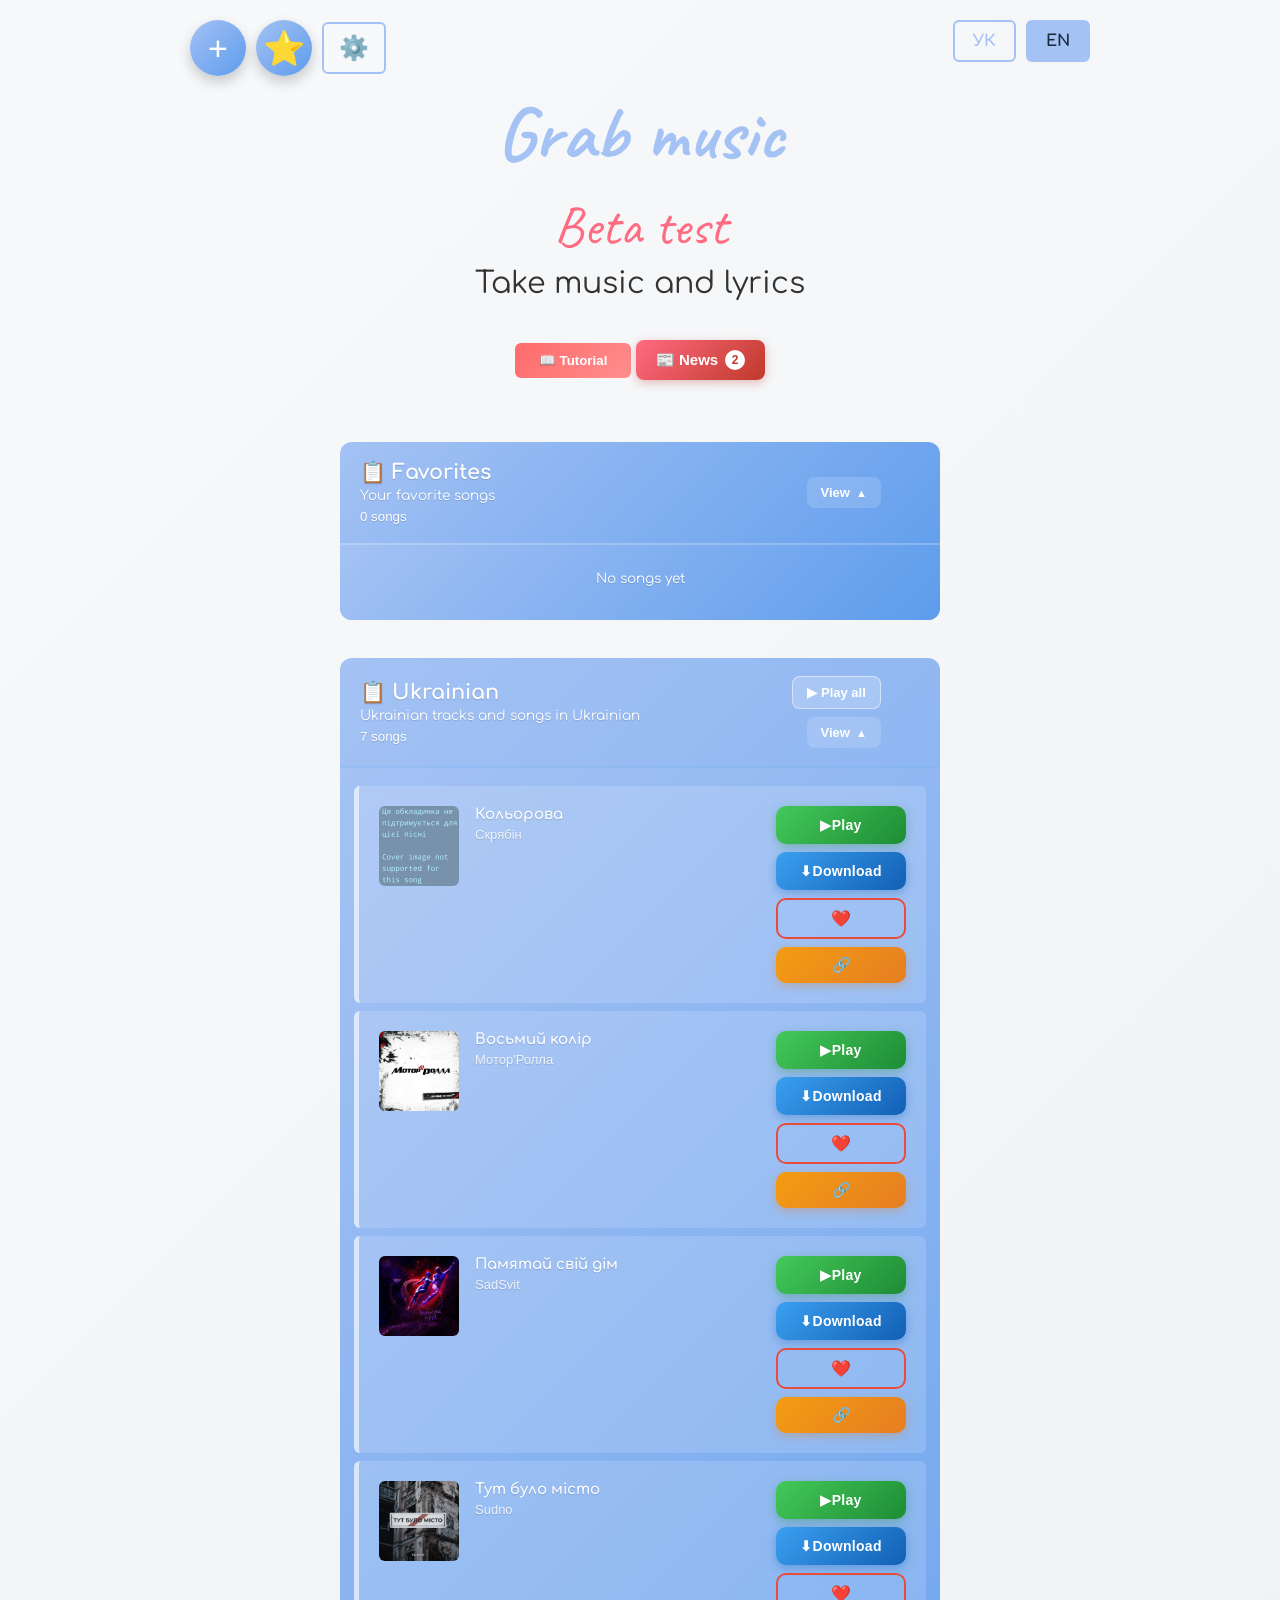
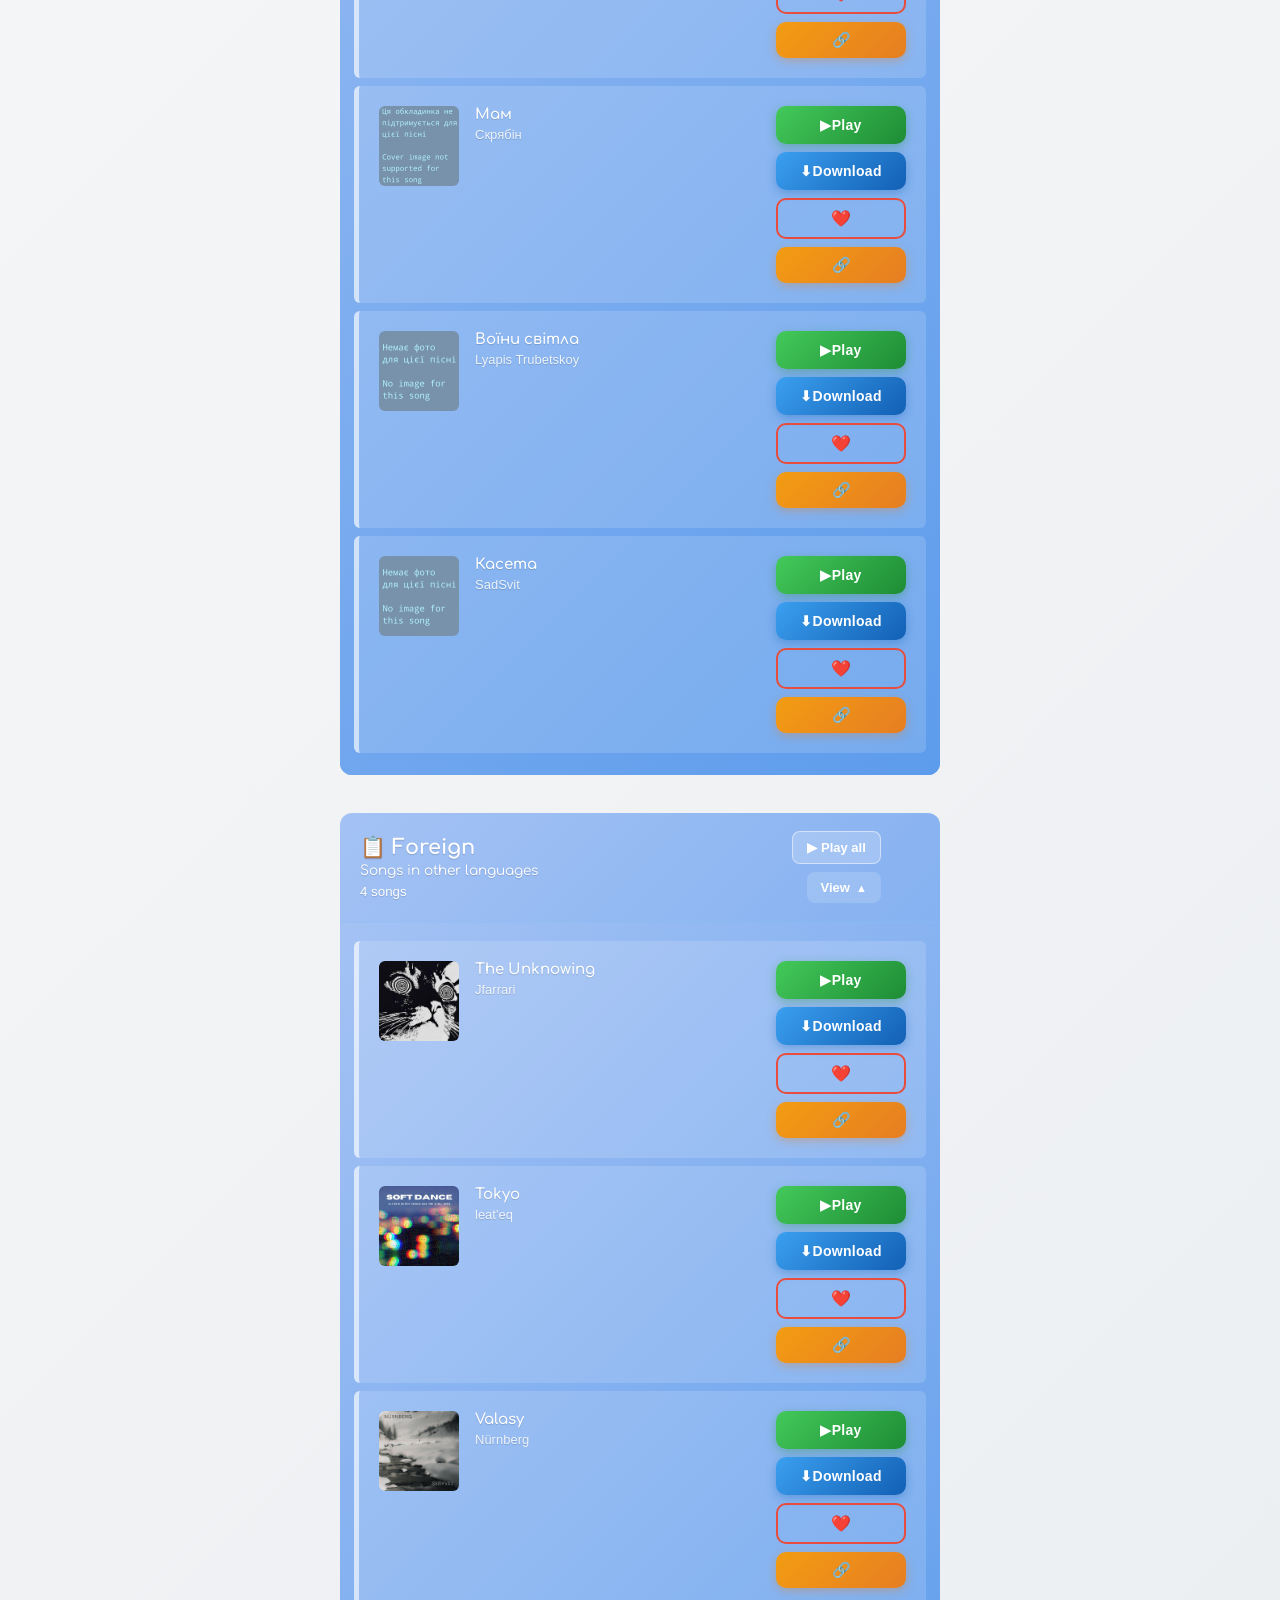
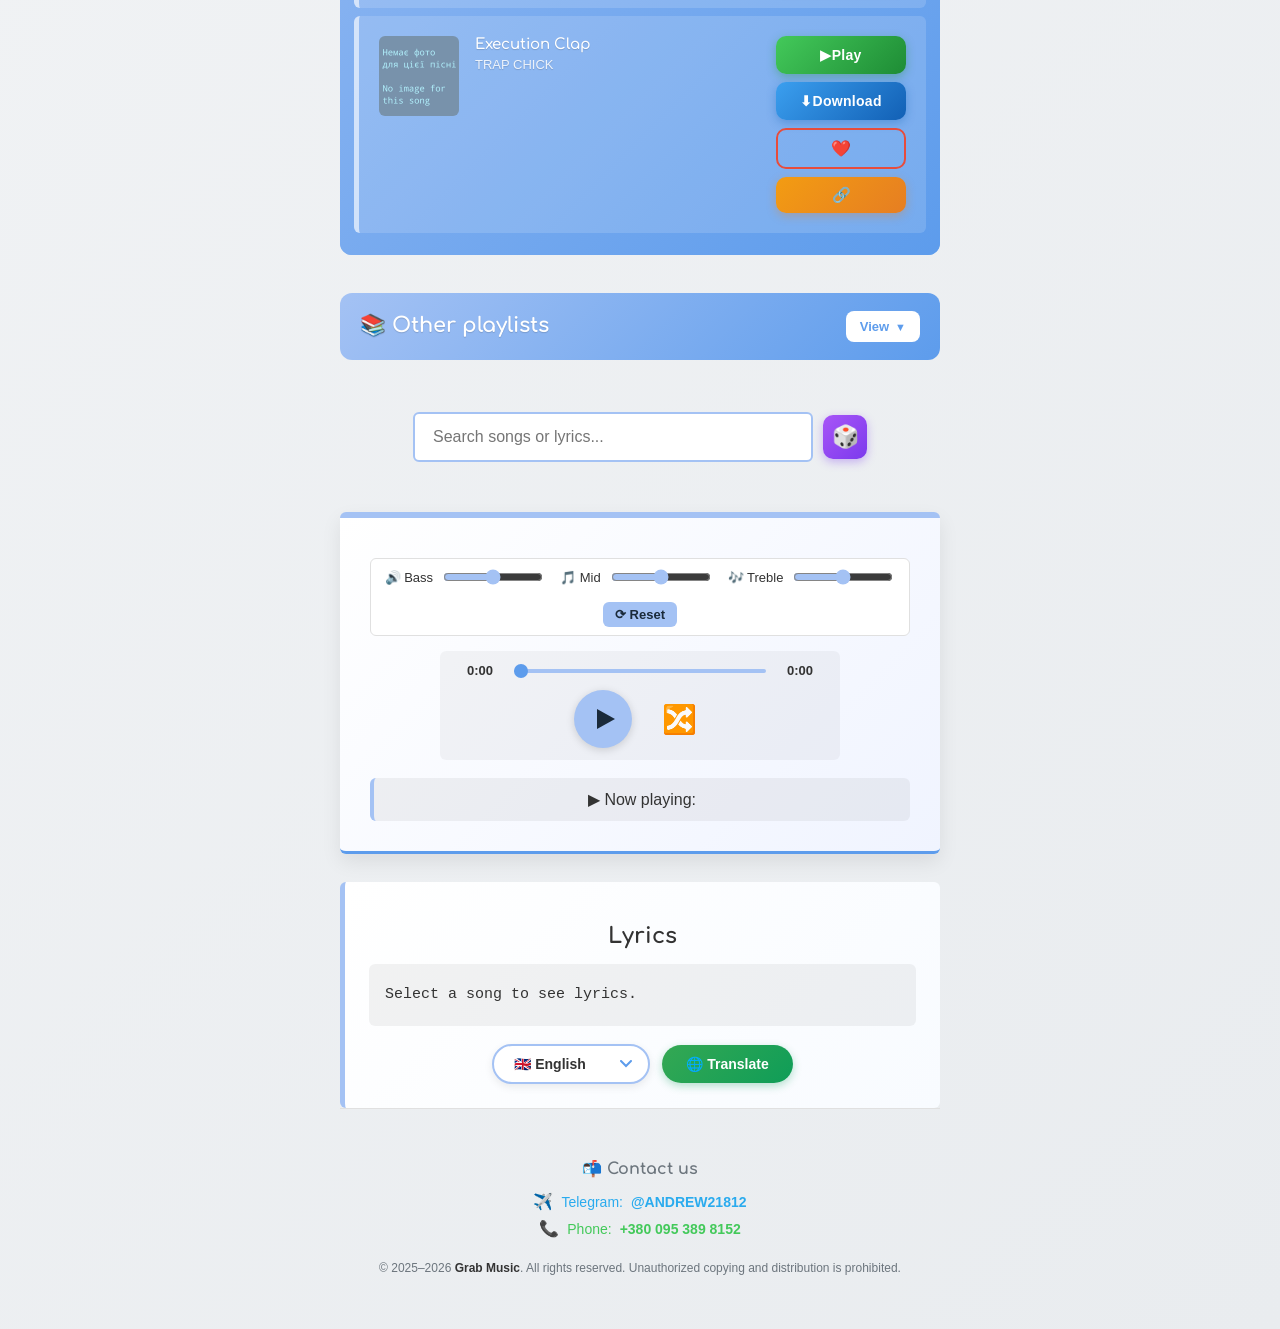
==== commit 25a59834: "1.6.2.1" ====
--- a/index_en.html
+++ b/index_en.html
@@ -73,16 +73,17 @@
             <pre id="lyricsContent" class="lyrics-content">Select a song to see lyrics.</pre>
             <div class="translate-controls">
                 <select id="translateLanguageSelect" class="translate-language-select">
-                    <option value="en">English</option>
-                    <option value="uk">Українська</option>
-                    <option value="pl">Polski</option>
-                    <option value="de">Deutsch</option>
-                    <option value="fr">Français</option>
-                    <option value="es">Español</option>
-                    <option value="it">Italiano</option>
-                    <option value="pt">Português</option>
-                    <option value="cs">Čeština</option>
-                    <option value="ja">日本語</option>
+                    <option value="en">🇬🇧 English</option>
+                    <option value="uk">🇺🇦 Українська</option>
+                    <option value="ru">🇷🇺 Русский</option>
+                    <option value="pl">🇵🇱 Polski</option>
+                    <option value="de">🇩🇪 Deutsch</option>
+                    <option value="fr">🇫🇷 Français</option>
+                    <option value="es">🇪🇸 Español</option>
+                    <option value="it">🇮🇹 Italiano</option>
+                    <option value="pt">🇵🇹 Português</option>
+                    <option value="cs">🇨🇿 Čeština</option>
+                    <option value="ja">🇯🇵 日本語</option>
                 </select>
                 <button id="translateButton" class="translate-btn" onclick="translateLyrics()">🌐 Translate</button>
             </div>
@@ -133,22 +134,19 @@
             <span class="close" onclick="closeSettings()">&times;</span>
             <h2>⚙️ Settings</h2>
             <div style="display:flex;flex-direction:column;gap:14px;margin:20px 0;text-align:left;">
-                <label><input type="checkbox" id="darkThemeToggle" onchange="toggleTheme(this.checked)"> Dark theme</label>
-                <label><input type="checkbox" id="eqToggleCheck" onchange="toggleEq(this.checked)"> Equalizer</label>
-                <label><input type="checkbox" id="simpleModeToggle" onchange="toggleSimpleMode(this.checked)"> Simple mode (larger interface)</label>
-                <label><input type="checkbox" id="ultraSimpleModeToggle" onchange="toggleUltraSimpleMode(this.checked)"> Ultra simple mode (search and player only)</label>
-                <label><input type="checkbox" id="shakeToggle" onchange="toggleShake(this.checked)"> 🎵 Bass shake effect</label>
+                <label><input type="checkbox" id="darkThemeToggle" onchange="toggleTheme(this.checked)"> 🌙 Dark theme</label>
+                <label><input type="checkbox" id="eqToggleCheck" onchange="toggleEq(this.checked)"> 🎚️ Equalizer</label>
+                <label><input type="checkbox" id="simpleModeToggle" onchange="toggleSimpleMode(this.checked)"> 🔠 Large interface</label>
+                <label><input type="checkbox" id="ultraSimpleModeToggle" onchange="toggleUltraSimpleMode(this.checked)"> ⚡ Minimal mode</label>
+                <label><input type="checkbox" id="shakeToggle" onchange="toggleShake(this.checked)"> 🎵 Bass shake</label>
                 <div style="padding-left:22px;">
                     <div style="display:flex;justify-content:space-between;margin-bottom:4px;">
-                        <span style="font-size:13px;color:var(--text-muted);">Shake intensity</span>
+                        <span style="font-size:13px;color:var(--text-muted);">Intensity</span>
                         <strong id="shakeIntensityLabel" style="font-size:13px;">25</strong>
                     </div>
                     <input type="range" id="shakeIntensity" min="0" max="50" value="25" step="1"
                         oninput="setShakeIntensity(this.value)"
                         style="width:100%;accent-color:var(--accent-color);cursor:pointer;">
-                        <div class="thank-you-inf">
-                        <h6>Thank you to everyone who provided us with music, LRC, and lyrics. Your support helps us improve the site. Sources: Lyrics — Genius; Music — YouTube Music; LRC — Lyricsify, LRCLIB.</h6>
-                        </div>
                 </div>
             </div>
         </div>
--- a/visual.css
+++ b/visual.css
@@ -476,8 +476,9 @@
     font-size: 15px; line-height: 2; background: rgba(0,0,0,0.05);
     border-radius: 6px; padding: 16px; max-height: 400px; overflow-y: auto; white-space: pre-wrap;
 }
-.lrc-line { padding: 8px 0; color: var(--text-muted); }
-.lrc-line.active { color: var(--accent-color); font-weight: bold; font-size: 16px; }
+.lrc-line { padding: 8px 0; color: var(--text-muted); cursor: pointer; border-radius: 4px; padding-left: 6px; transition: background 0.15s, color 0.15s; }
+.lrc-line:hover { background: rgba(164,194,244,0.15); color: var(--text-primary); }
+.lrc-line.active { color: var(--accent-color); font-weight: bold; font-size: 16px; background: rgba(164,194,244,0.1); }
 
 /* ========== ПЕРЕКЛАД ========== */
 .translate-controls {
@@ -494,6 +495,18 @@
     background-image: url("data:image/svg+xml,%3Csvg xmlns='http://www.w3.org/2000/svg' width='12' height='8' viewBox='0 0 12 8'%3E%3Cpath d='M1 1l5 5 5-5' stroke='%235d9cec' stroke-width='2' fill='none' stroke-linecap='round'/%3E%3C/svg%3E");
     background-repeat: no-repeat; background-position: right 16px center;
     box-shadow: 0 3px 8px var(--shadow); min-width: 150px;
+}
+/* На мобільних — нативний select (iOS Safari не підтримує кастомний) */
+@media (max-width: 768px) {
+    .translate-language-select {
+        -webkit-appearance: auto;
+        appearance: auto;
+        background-image: none;
+        padding: 12px 16px;
+        border-radius: 12px;
+        font-size: 15px;
+        min-width: 0;
+    }
 }
 .translate-language-select:hover { border-color: var(--accent-dark); transform: translateY(-2px); box-shadow: 0 5px 12px var(--shadow); }
 .translate-language-select:focus { border-color: var(--accent-dark); box-shadow: 0 0 0 3px rgba(93,156,236,0.25); }
@@ -771,9 +784,4 @@
     .translate-controls { flex-direction: column; gap: 8px; width: 100%; align-items: stretch; }
     .translate-language-select, .translate-btn, .show-original-btn { width: 100%; text-align: center; box-sizing: border-box; }
     .translate-language-select { background-position: calc(100% - 16px) center; }
-}
-/*Подяка в налашкуваннях*/
-.thank-you-inf{
-    font-size:34px;
-    font-family:Comfortaa;
-}
+}
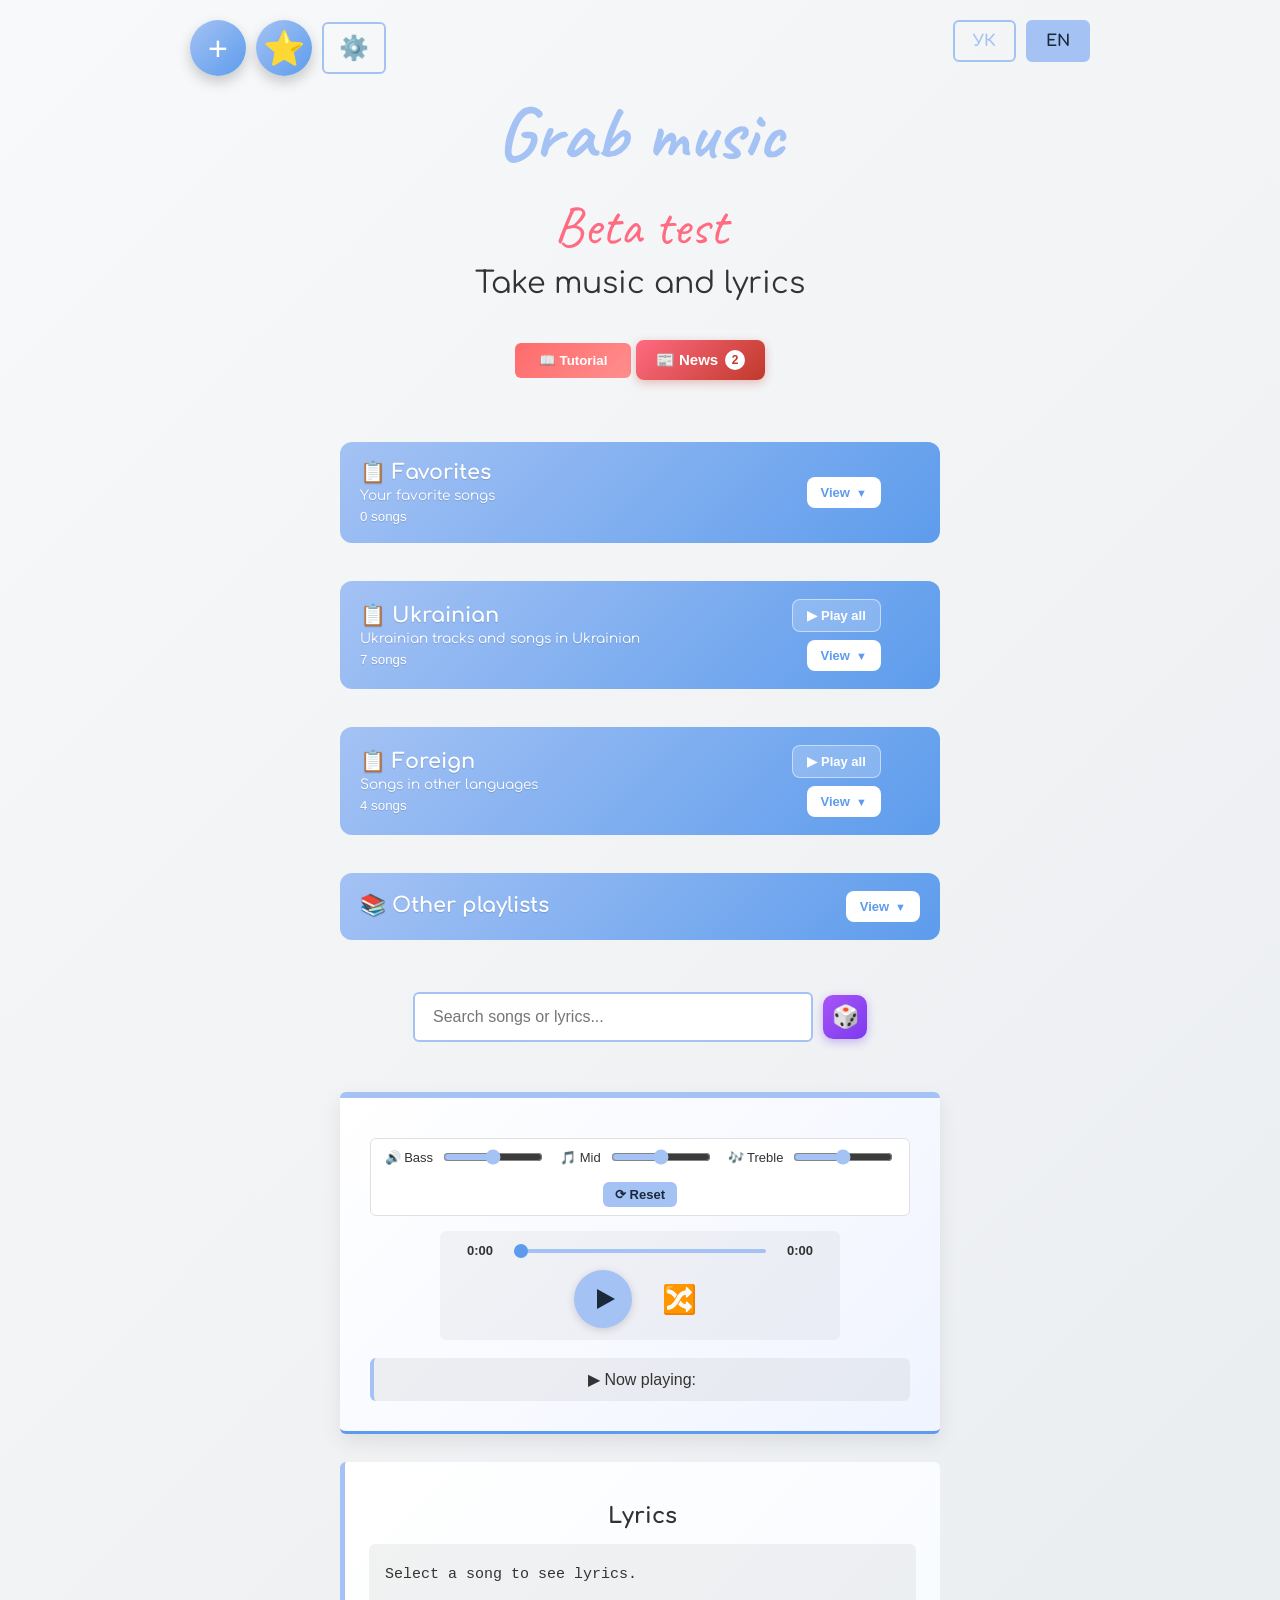
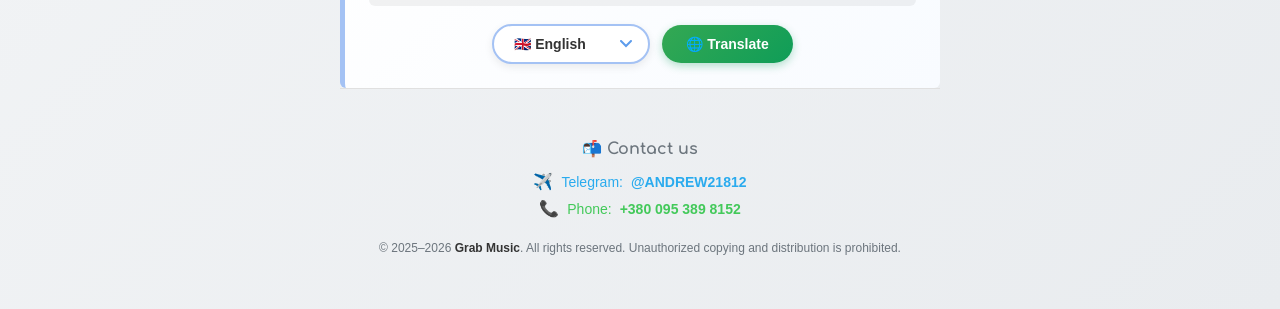
==== commit 8c03e32d: "1.7.2.1" ====
--- a/index_en.html
+++ b/index_en.html
@@ -148,6 +148,21 @@
                         oninput="setShakeIntensity(this.value)"
                         style="width:100%;accent-color:var(--accent-color);cursor:pointer;">
                 </div>
+                <div>
+                    <div style="display:flex;justify-content:space-between;margin-bottom:4px;">
+                        <span style="font-size:13px;color:var(--text-muted);">⏩ Playback speed</span>
+                        <strong id="speedLabel" style="font-size:13px;">1×</strong>
+                    </div>
+                    <input type="range" id="speedSlider" min="0.25" max="2" value="1" step="0.25"
+                        style="width:100%;accent-color:var(--accent-color);cursor:pointer;">
+                    <div style="display:flex;justify-content:space-between;font-size:11px;color:var(--text-muted);margin-top:2px;">
+                        <span>0.25×</span><span>0.5×</span><span>0.75×</span><span>1×</span><span>1.25×</span><span>1.5×</span><span>1.75×</span><span>2×</span>
+                    </div>
+                </div>
+            </div>
+            <div class="thank-you-inf">
+                <h6>Thank you to everyone who provided us with music, LRC, and lyrics. Your support helps us improve the site.<br>
+                Sources: Lyrics — Genius; Music — YouTube Music; LRC — Lyricsify, LRCLIB.</h6>
             </div>
         </div>
     </div>
--- a/visual.css
+++ b/visual.css
@@ -100,6 +100,8 @@
     justify-content: center !important;
     flex: none !important;
     transform: none !important;
+    overscroll-behavior: contain;
+    touch-action: auto;
 }
 .modal-content {
     background-color: var(--modal-bg);
@@ -109,6 +111,8 @@
     max-width: 500px;
     max-height: 85vh;
     overflow-y: auto;
+    -webkit-overflow-scrolling: touch;
+    overscroll-behavior: contain;
     border-radius: 15px;
     text-align: center;
     color: var(--modal-text);
@@ -434,7 +438,7 @@
 p { font-family: 'Comfortaa', cursive; font-size: 30px; color: var(--text-primary); margin: 0 0 40px 0; }
 .search-section { margin-top: 40px; }
 .search-row { display: flex; align-items: center; gap: 10px; justify-content: center; max-width: 460px; margin: 0 auto; }
-.playlists-container { margin-top: 30px; display: grid; grid-template-columns: 1fr; gap: 14px; max-width: 980px; margin-left: auto; margin-right: auto; }
+.playlists-container { margin-top: 30px; display: grid; grid-template-columns: 1fr; gap: 14px; max-width: 600px; margin-left: auto; margin-right: auto; width: 100%; box-sizing: border-box; }
 .search-input {
     width: 100%; max-width: 400px; padding: 14px 18px; font-size: 16px;
     border: 2px solid var(--accent-color); border-radius: 6px;
@@ -784,4 +788,26 @@
     .translate-controls { flex-direction: column; gap: 8px; width: 100%; align-items: stretch; }
     .translate-language-select, .translate-btn, .show-original-btn { width: 100%; text-align: center; box-sizing: border-box; }
     .translate-language-select { background-position: calc(100% - 16px) center; }
+}
+
+/* Блокування скролу при відкритій модалці */
+body.modal-open {
+    overflow: hidden !important;
+}
+
+/* Подяка в налаштуваннях */
+.thank-you-inf {
+    margin-top: 16px;
+    padding: 12px 14px;
+    background: rgba(164,194,244,0.1);
+    border-radius: 10px;
+    border-left: 3px solid var(--accent-color);
+}
+.thank-you-inf h6 {
+    font-size: 11px;
+    font-family: 'Comfortaa', cursive;
+    color: var(--text-muted);
+    margin: 0;
+    line-height: 1.7;
+    font-weight: 400;
 }
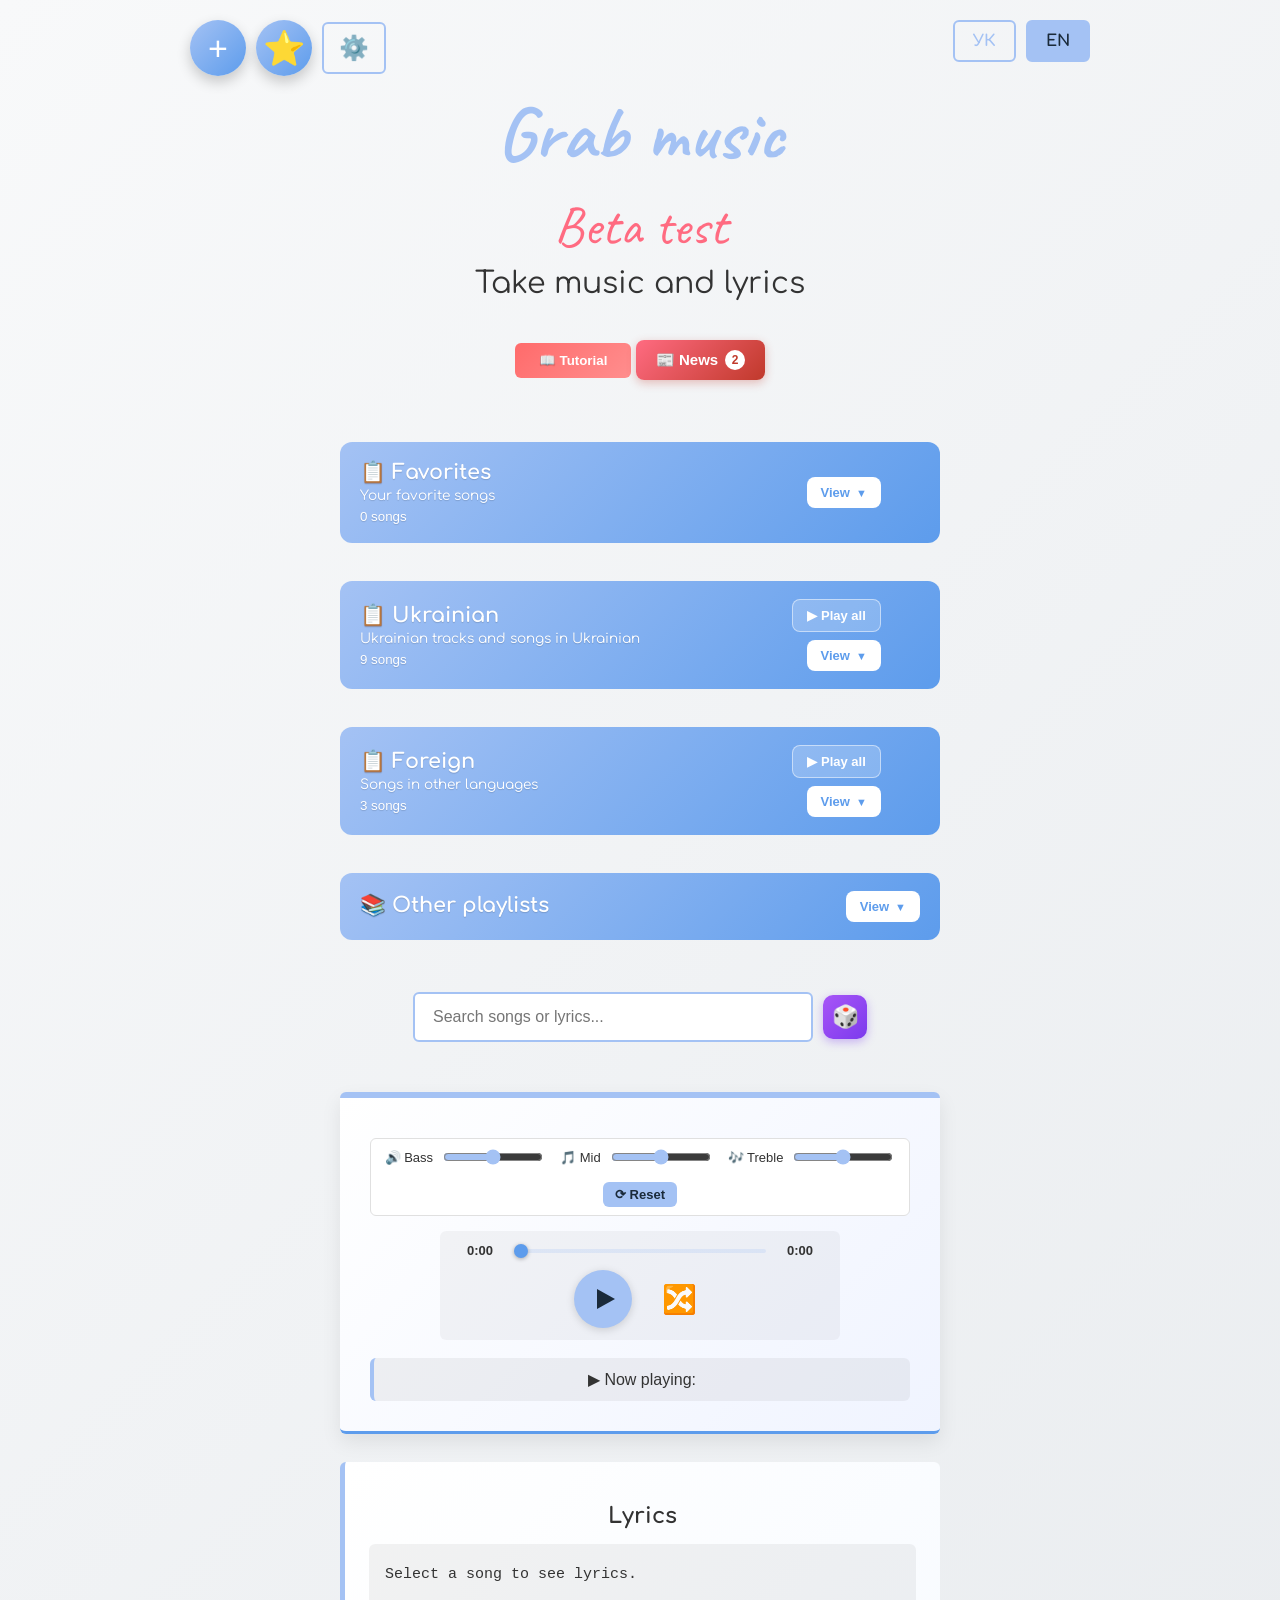
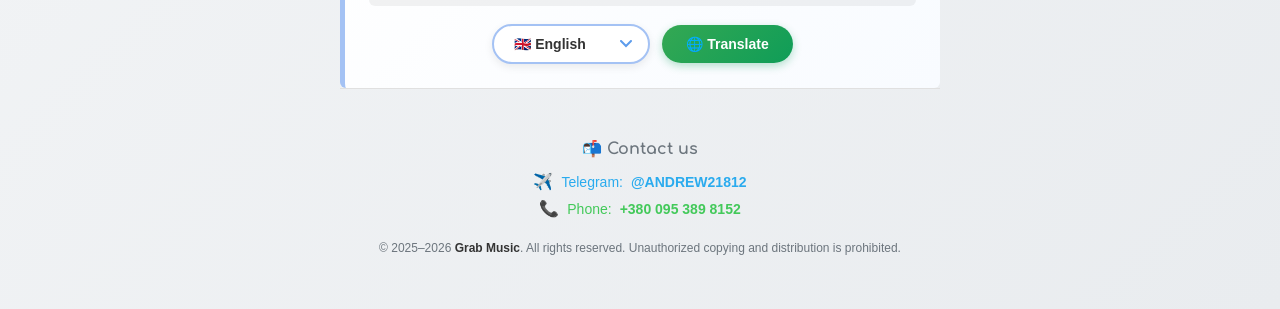
==== commit 9c686008: "18723478" ====
--- a/index_en.html
+++ b/index_en.html
@@ -117,7 +117,15 @@
         <div class="modal-content">
             <span class="close" onclick="closeModal()">&times;</span>
             <h2>🎵 Tutorial</h2>
-            <p>Just type any letters in the search and the site will find everything!</p>
+            <p style="font-size:14px;color:var(--text-muted);">Just type any letters in the search and the site will find everything!</p>
+            <p style="font-size:13px;color:var(--text-muted);">Try <strong>#ALL#</strong> to see all songs 🎵</p>
+            <button onclick="startTour()" style="
+                background:linear-gradient(135deg,#a4c2f4,#5d9cec);
+                color:#1a2a3a;border:none;padding:12px 24px;
+                border-radius:30px;font-weight:bold;font-size:14px;
+                cursor:pointer;margin-top:12px;font-family:'Comfortaa',cursive;
+                box-shadow:0 4px 14px rgba(93,156,236,0.4);
+            ">🗺️ Give me a real tutorial!</button>
         </div>
     </div>
 
--- a/visual.css
+++ b/visual.css
@@ -185,10 +185,13 @@
     flex: 1;
     height: 4px;
     -webkit-appearance: none;
-    background: var(--accent-color);
+    appearance: none;
+    background: rgba(164,194,244,0.25);
     border-radius: 5px;
     cursor: pointer;
-}
+    transition: height 0.15s;
+}
+.seek-bar:hover { height: 6px; }
 .seek-bar::-webkit-slider-thumb {
     -webkit-appearance: none;
     width: 14px;
@@ -196,6 +199,15 @@
     background: var(--accent-dark);
     border-radius: 50%;
     cursor: pointer;
+    box-shadow: 0 1px 4px rgba(0,0,0,0.3);
+}
+.seek-bar::-moz-range-thumb {
+    width: 14px;
+    height: 14px;
+    background: var(--accent-dark);
+    border-radius: 50%;
+    cursor: pointer;
+    border: none;
 }
 .player-controls { display: flex; justify-content: center; align-items: center; gap: 20px; }
 .control-btn {
@@ -810,4 +822,87 @@
     margin: 0;
     line-height: 1.7;
     font-weight: 400;
+}
+
+/* ========== THREE DOT MENU ========== */
+.three-dot-wrap {
+    position: relative;
+    display: inline-flex;
+    align-items: center;
+}
+.three-dot-btn {
+    background: transparent;
+    border: none;
+    font-size: 22px;
+    cursor: pointer;
+    color: var(--text-muted);
+    padding: 2px 8px;
+    border-radius: 6px;
+    line-height: 1;
+    transition: background 0.15s, color 0.15s;
+}
+.three-dot-btn:hover {
+    background: rgba(164,194,244,0.15);
+    color: var(--accent-color);
+}
+.three-dot-menu {
+    display: none;
+    position: absolute;
+    bottom: calc(100% + 6px);
+    right: 0;
+    background: var(--modal-bg);
+    border: 1px solid var(--border-light);
+    border-radius: 10px;
+    box-shadow: 0 4px 16px rgba(0,0,0,0.25);
+    z-index: 5000;
+    min-width: 190px;
+    overflow: hidden;
+}
+.three-dot-menu.open { display: block; }
+.three-dot-menu button {
+    display: block;
+    width: 100%;
+    padding: 12px 16px;
+    text-align: left;
+    background: transparent;
+    border: none;
+    color: var(--text-primary);
+    font-size: 14px;
+    cursor: pointer;
+    transition: background 0.15s;
+    font-family: 'Segoe UI', Roboto, sans-serif;
+}
+.three-dot-menu button:hover {
+    background: rgba(164,194,244,0.15);
+}
+
+/* ========== ТРАНСКРИПЦІЯ ========== */
+.transcription-btn {
+    background: linear-gradient(135deg, #8e44ad, #6c3483);
+    color: #ffffff;
+    border: none;
+    padding: 11px 20px;
+    border-radius: 30px;
+    font-size: 14px;
+    font-weight: bold;
+    cursor: pointer;
+    display: inline-flex;
+    align-items: center;
+    gap: 6px;
+    transition: all 0.2s ease;
+    box-shadow: 0 3px 8px rgba(142, 68, 173, 0.35);
+    font-family: 'Segoe UI', Roboto, sans-serif;
+}
+.transcription-btn:hover {
+    transform: translateY(-2px);
+    box-shadow: 0 5px 14px rgba(142, 68, 173, 0.5);
+    filter: brightness(1.1);
+}
+.transcription-btn:disabled {
+    opacity: 0.6;
+    cursor: not-allowed;
+    transform: none;
+}
+@media (max-width: 480px) {
+    .transcription-btn { width: 100%; justify-content: center; box-sizing: border-box; }
 }
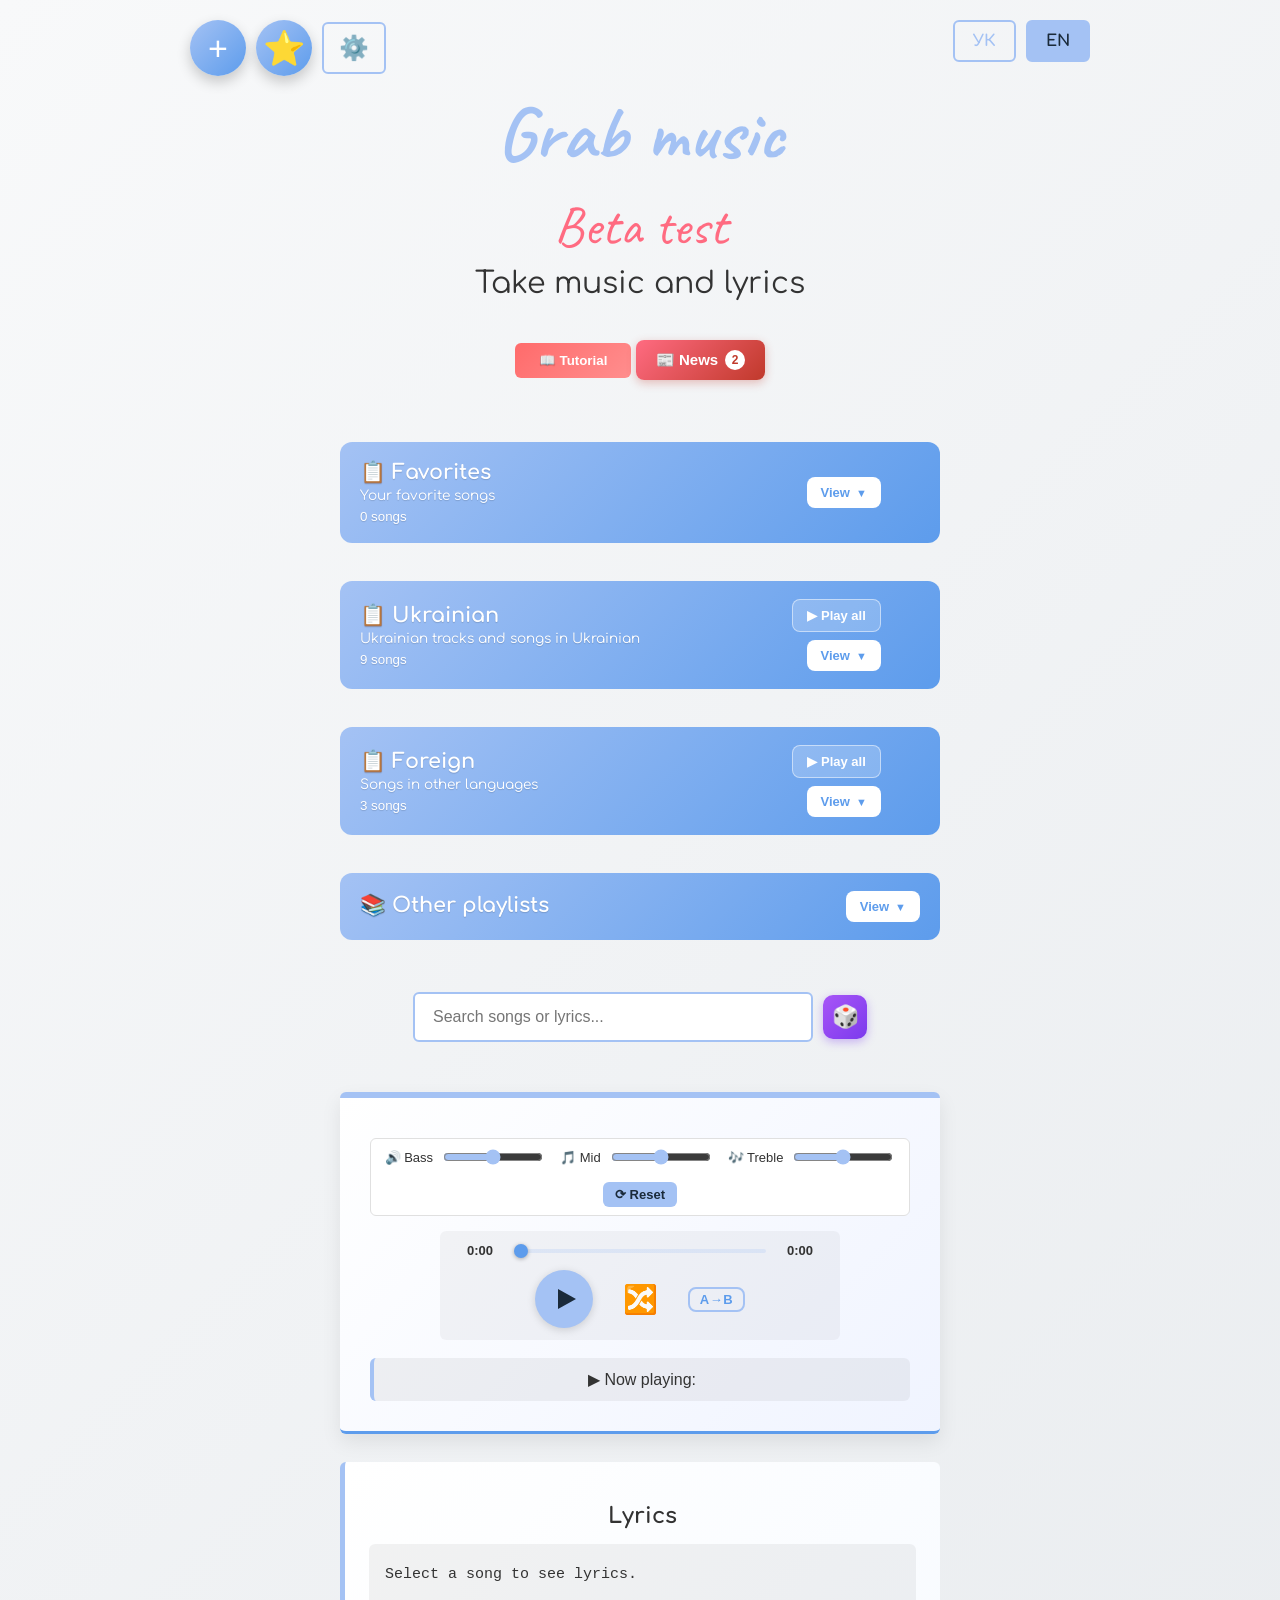
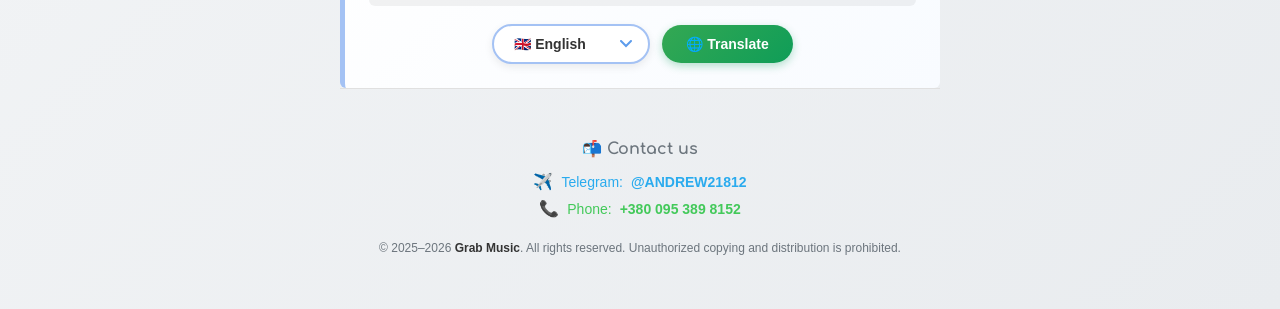
==== commit 6d2bab11: "1.12.2.0.2" ====
--- a/index_en.html
+++ b/index_en.html
@@ -60,9 +60,10 @@
                 <div class="player-controls">
                     <button id="prevBtn" class="control-btn" title="Back">⏮</button>
                     <button id="playPauseBtn" class="control-btn player-play-btn" title="Play/Pause"></button>
-                    <button id="nextBtn" class="control-btn" title="Далі">⏭</button>
+                    <button id="nextBtn" class="control-btn" title="Next">⏭</button>
                     <button id="loopBtn" class="control-btn loop-control-btn" title="Loop">🔁</button>
                     <button id="randomModeBtn" class="control-btn random-mode-btn" onclick="toggleRandomMode()" title="Random mode" style="display:none;">🔀</button>
+                    <button id="abLoopBtn" class="control-btn ab-loop-btn" onclick="toggleABLoop()" title="A→B Loop">A→B</button>
                 </div>
             </div>
             <div id="nowPlaying" class="now-playing">▶ Now playing:</div>
@@ -133,7 +134,7 @@
         <div class="modal-content">
             <span class="close" onclick="closePremiumModal()">&times;</span>
             <h2>⭐ Premium</h2>
-            <p>У нас все безкоштовно 🎉<br>Premium is not needed!</p>
+            <p>Everything is free here 🎉<br>Premium is not needed!</p>
         </div>
     </div>
 
@@ -172,6 +173,22 @@
                 <h6>Thank you to everyone who provided us with music, LRC, and lyrics. Your support helps us improve the site.<br>
                 Sources: Lyrics — Genius; Music — YouTube Music; LRC — Lyricsify, LRCLIB.</h6>
             </div>
+            <button onclick="openDonate()" style="
+                width:100%;margin-top:14px;
+                background:linear-gradient(135deg,#27ae60,#1e8449);
+                color:#fff;border:none;padding:13px;border-radius:12px;
+                font-size:15px;font-weight:bold;cursor:pointer;
+                font-family:'Comfortaa',cursive;
+                box-shadow:0 4px 14px rgba(39,174,96,0.4);
+                transition:filter 0.2s;
+            " onmouseover="this.style.filter='brightness(1.1)'" onmouseout="this.style.filter=''">
+                💵 Support us with a donation
+            </button>
+            <hr style="margin:18px 0;border:none;border-top:1px solid var(--border-light);">
+            <label style="display:flex;align-items:center;gap:10px;cursor:pointer;padding:4px 0;">
+                <input type="checkbox" id="devModeToggle" onchange="toggleDevMode(this.checked)">
+                <span style="font-size:13px;">🛠️ Developer mode</span>
+            </label>
         </div>
     </div>
 
--- a/visual.css
+++ b/visual.css
@@ -876,33 +876,36 @@
     background: rgba(164,194,244,0.15);
 }
 
-/* ========== ТРАНСКРИПЦІЯ ========== */
-.transcription-btn {
-    background: linear-gradient(135deg, #8e44ad, #6c3483);
-    color: #ffffff;
-    border: none;
-    padding: 11px 20px;
-    border-radius: 30px;
-    font-size: 14px;
-    font-weight: bold;
-    cursor: pointer;
-    display: inline-flex;
-    align-items: center;
-    gap: 6px;
+
+/* ========== A→B LOOP ========== */
+.ab-loop-btn {
+    font-size: 13px !important;
+    font-weight: 800;
+    letter-spacing: 0.5px;
+    padding: 4px 10px;
+    border-radius: 8px;
+    color: var(--accent-dark);
+    background: transparent;
+    border: 2px solid var(--accent-color);
     transition: all 0.2s ease;
-    box-shadow: 0 3px 8px rgba(142, 68, 173, 0.35);
-    font-family: 'Segoe UI', Roboto, sans-serif;
-}
-.transcription-btn:hover {
-    transform: translateY(-2px);
-    box-shadow: 0 5px 14px rgba(142, 68, 173, 0.5);
-    filter: brightness(1.1);
-}
-.transcription-btn:disabled {
-    opacity: 0.6;
-    cursor: not-allowed;
-    transform: none;
-}
-@media (max-width: 480px) {
-    .transcription-btn { width: 100%; justify-content: center; box-sizing: border-box; }
+    line-height: 1;
+}
+.ab-loop-btn:hover {
+    background: rgba(164,194,244,0.15);
+    transform: scale(1.05) !important;
+}
+.ab-loop-btn.active {
+    background: linear-gradient(135deg, #e67e22, #d35400) !important;
+    color: #fff !important;
+    border-color: transparent !important;
+    box-shadow: 0 3px 10px rgba(230,126,34,0.45);
+    animation: abPulse 1s ease infinite alternate;
+}
+@keyframes abPulse {
+    from { box-shadow: 0 3px 10px rgba(230,126,34,0.45); }
+    to   { box-shadow: 0 3px 18px rgba(230,126,34,0.8); }
+}
+body.dark-theme .ab-loop-btn {
+    color: var(--accent-color);
+    border-color: var(--accent-dark);
 }
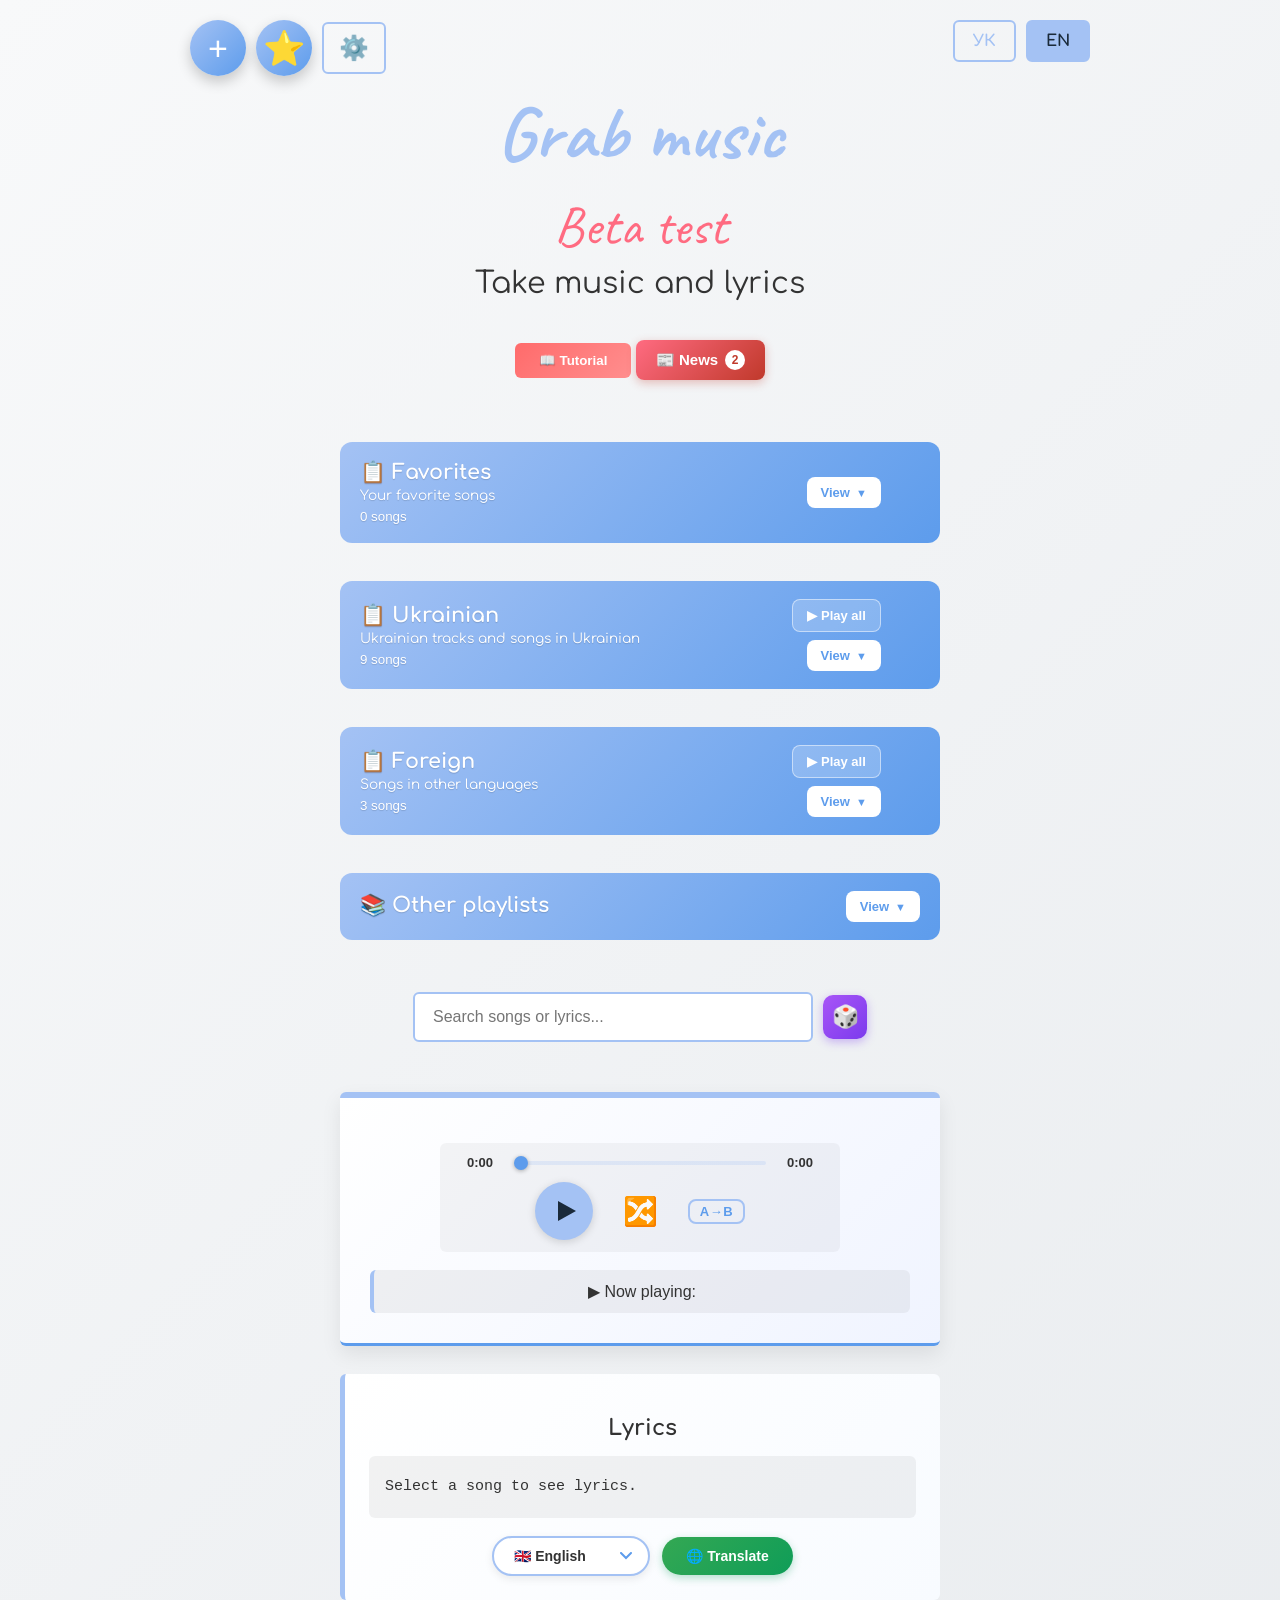
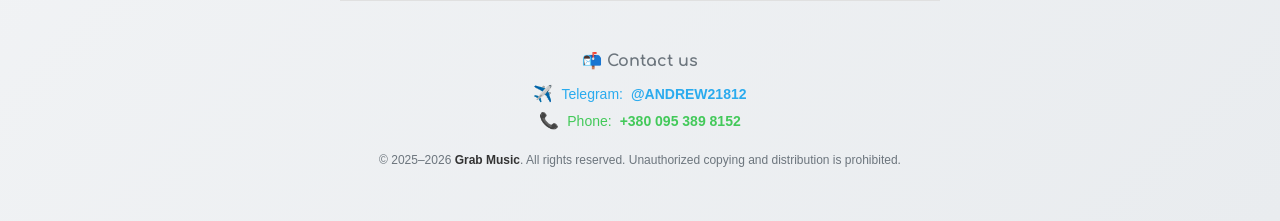
==== commit c99fc0e2: "1111" ====
--- a/index_en.html
+++ b/index_en.html
@@ -44,13 +44,7 @@
         </div>
 
         <div class="player-section">
-            <div id="eqControls" class="equalizer-sliders" style="display:none;">
-                <label>🔊 Bass <input type="range" id="bassSlider" min="-20" max="20" value="0" step="1"></label>
-                <label>🎵 Mid <input type="range" id="midSlider" min="-20" max="20" value="0" step="1"></label>
-                <label>🎶 Treble <input type="range" id="trebleSlider" min="-20" max="20" value="0" step="1"></label>
-                <button id="resetEqBtn" class="reset-eq-btn">⟳ Reset</button>
-            </div>
-            <audio id="audioPlayer"></audio>
+            <audio id="audioPlayer" playsinline webkit-playsinline preload="auto"></audio>
             <div class="custom-player">
                 <div class="progress-container">
                     <span id="currentTime" class="time-label">0:00</span>
@@ -144,19 +138,8 @@
             <h2>⚙️ Settings</h2>
             <div style="display:flex;flex-direction:column;gap:14px;margin:20px 0;text-align:left;">
                 <label><input type="checkbox" id="darkThemeToggle" onchange="toggleTheme(this.checked)"> 🌙 Dark theme</label>
-                <label><input type="checkbox" id="eqToggleCheck" onchange="toggleEq(this.checked)"> 🎚️ Equalizer</label>
                 <label><input type="checkbox" id="simpleModeToggle" onchange="toggleSimpleMode(this.checked)"> 🔠 Large interface</label>
                 <label><input type="checkbox" id="ultraSimpleModeToggle" onchange="toggleUltraSimpleMode(this.checked)"> ⚡ Minimal mode</label>
-                <label><input type="checkbox" id="shakeToggle" onchange="toggleShake(this.checked)"> 🎵 Bass shake</label>
-                <div style="padding-left:22px;">
-                    <div style="display:flex;justify-content:space-between;margin-bottom:4px;">
-                        <span style="font-size:13px;color:var(--text-muted);">Intensity</span>
-                        <strong id="shakeIntensityLabel" style="font-size:13px;">25</strong>
-                    </div>
-                    <input type="range" id="shakeIntensity" min="0" max="50" value="25" step="1"
-                        oninput="setShakeIntensity(this.value)"
-                        style="width:100%;accent-color:var(--accent-color);cursor:pointer;">
-                </div>
                 <div>
                     <div style="display:flex;justify-content:space-between;margin-bottom:4px;">
                         <span style="font-size:13px;color:var(--text-muted);">⏩ Playback speed</span>
--- a/visual.css
+++ b/visual.css
@@ -1,6 +1,159 @@
 @import url('https://fonts.googleapis.com/css2?family=Caveat:wght@400;700&family=Comfortaa:wght@300;400;700&display=swap');
 
-/* ========== СВІТЛА ТЕМА ========== */
+/* ========== КНОПКИ НАЛАШТУВАНЬ ========== */
+.settings-action-btn {
+    padding: 6px 12px;
+    background: linear-gradient(135deg, #5d9cec, #3498db);
+    color: #fff;
+    border: none;
+    border-radius: 6px;
+    cursor: pointer;
+    font-size: 13px;
+    font-family: 'Comfortaa', cursive;
+    transition: filter 0.2s, transform 0.1s;
+}
+
+.settings-action-btn:hover {
+    filter: brightness(1.1);
+    transform: translateY(-1px);
+}
+
+.settings-action-btn:active {
+    transform: translateY(0);
+}
+
+body.dark-theme .settings-action-btn {
+    background: linear-gradient(135deg, #4a7aa0, #2a6d9e);
+}
+
+/* ========== МІНІ-ПЛЕЄР SPOTIFY-STYLE ========== */
+#mini-player-window {
+    position: fixed;
+    bottom: 20px;
+    right: 20px;
+    z-index: 9999;
+    animation: slideIn 0.3s ease-out;
+}
+
+@keyframes slideIn {
+    from {
+        transform: translateX(400px) translateY(100px);
+        opacity: 0;
+    }
+    to {
+        transform: translateX(0) translateY(0);
+        opacity: 1;
+    }
+}
+
+.mini-player-content {
+    width: 280px;
+    background: linear-gradient(135deg, var(--card-bg) 0%, rgba(255, 255, 255, 0.95) 100%);
+    border: 2px solid var(--card-border);
+    border-radius: 16px;
+    overflow: hidden;
+    box-shadow: 0 10px 40px rgba(0, 0, 0, 0.2);
+    display: flex;
+    flex-direction: column;
+    gap: 12px;
+    padding: 12px;
+    font-family: 'Comfortaa', cursive;
+}
+
+body.dark-theme .mini-player-content {
+    background: linear-gradient(135deg, #2a3e4e 0%, #1e2f3e 100%);
+    border-color: #7aafd4;
+    box-shadow: 0 10px 40px rgba(0, 0, 0, 0.5);
+}
+
+.mini-player-cover {
+    width: 100%;
+    height: auto;
+    aspect-ratio: 1;
+    border-radius: 12px;
+    object-fit: cover;
+    box-shadow: 0 4px 12px rgba(0, 0, 0, 0.15);
+}
+
+.mini-player-info {
+    text-align: center;
+    flex: 1;
+}
+
+.mini-player-info h4 {
+    margin: 0;
+    font-size: 14px;
+    font-weight: 700;
+    color: var(--text-primary);
+    line-height: 1.3;
+}
+
+.mini-player-info p {
+    margin: 4px 0 0;
+    font-size: 12px;
+    color: var(--text-muted);
+    line-height: 1.2;
+}
+
+.mini-player-controls {
+    display: flex;
+    justify-content: center;
+    gap: 8px;
+}
+
+.mini-btn {
+    width: 36px;
+    height: 36px;
+    border: none;
+    border-radius: 50%;
+    background: var(--accent-color);
+    color: #fff;
+    font-size: 14px;
+    cursor: pointer;
+    transition: background 0.2s, transform 0.1s;
+    display: flex;
+    align-items: center;
+    justify-content: center;
+}
+
+body.dark-theme .mini-btn {
+    background: var(--accent-dark);
+}
+
+.mini-btn:hover {
+    filter: brightness(1.15);
+    transform: scale(1.05);
+}
+
+.mini-btn:active {
+    transform: scale(0.95);
+}
+
+.mini-close-btn {
+    position: absolute;
+    top: 4px;
+    right: 4px;
+    width: 28px;
+    height: 28px;
+    border: none;
+    border-radius: 50%;
+    background: rgba(0, 0, 0, 0.6);
+    color: #fff;
+    font-size: 20px;
+    cursor: pointer;
+    transition: background 0.2s;
+    display: flex;
+    align-items: center;
+    justify-content: center;
+    padding: 0;
+    line-height: 1;
+}
+
+.mini-close-btn:hover {
+    background: rgba(0, 0, 0, 0.8);
+}
+
+/* ========== МІНІ-ПЛЕЄР ========== */
 :root {
     --bg-gradient-start: #f8f9fa;
     --bg-gradient-end: #e9ecef;
@@ -131,42 +284,6 @@
     cursor: pointer;
 }
 .modal-content .close:hover { color: var(--accent-color); }
-
-/* ========== ЕКВАЛАЙЗЕР ========== */
-.equalizer-sliders {
-    display: flex;
-    justify-content: center;
-    align-items: center;
-    gap: 15px;
-    margin: 10px auto;
-    padding: 8px 12px;
-    background: var(--card-bg);
-    border-radius: 6px;
-    width: fit-content;
-    max-width: 100%;
-    flex-wrap: wrap;
-    border: 1px solid var(--border-light);
-}
-.equalizer-sliders label {
-    font-size: 13px;
-    color: var(--text-primary);
-    display: inline-flex;
-    align-items: center;
-    gap: 8px;
-}
-.equalizer-sliders input { width: 100px; cursor: pointer; accent-color: var(--accent-color); }
-.reset-eq-btn {
-    background: var(--accent-color);
-    color: #1a2a3a;
-    border: none;
-    border-radius: 6px;
-    padding: 5px 12px;
-    cursor: pointer;
-    font-size: 13px;
-    font-weight: bold;
-}
-.reset-eq-btn:hover { transform: scale(1.02); background: var(--accent-dark); color: white; }
-body.dark-theme .reset-eq-btn { background: #4a7aa0; color: white; }
 
 /* ========== КАСТОМНИЙ ПЛЕЄР ========== */
 .custom-player {
@@ -735,10 +852,6 @@
     .progress-container { gap: 8px; margin-bottom: 8px; }
     .now-playing { padding: 8px 12px; gap: 8px; margin-top: 10px; font-size: 13px; }
     .player-image { width: 36px; height: 36px; }
-    .equalizer-sliders { gap: 8px; padding: 6px 10px; }
-    .equalizer-sliders label { font-size: 11px; gap: 5px; }
-    .equalizer-sliders input { width: 70px; }
-    .reset-eq-btn { font-size: 11px; padding: 4px 8px; }
     .lyrics-section { padding: 14px; margin-top: 16px; }
     .lyrics-section h2 { font-size: 16px; margin-bottom: 10px; }
     .lyrics-content { font-size: 13px; line-height: 1.8; padding: 10px; max-height: 280px; }
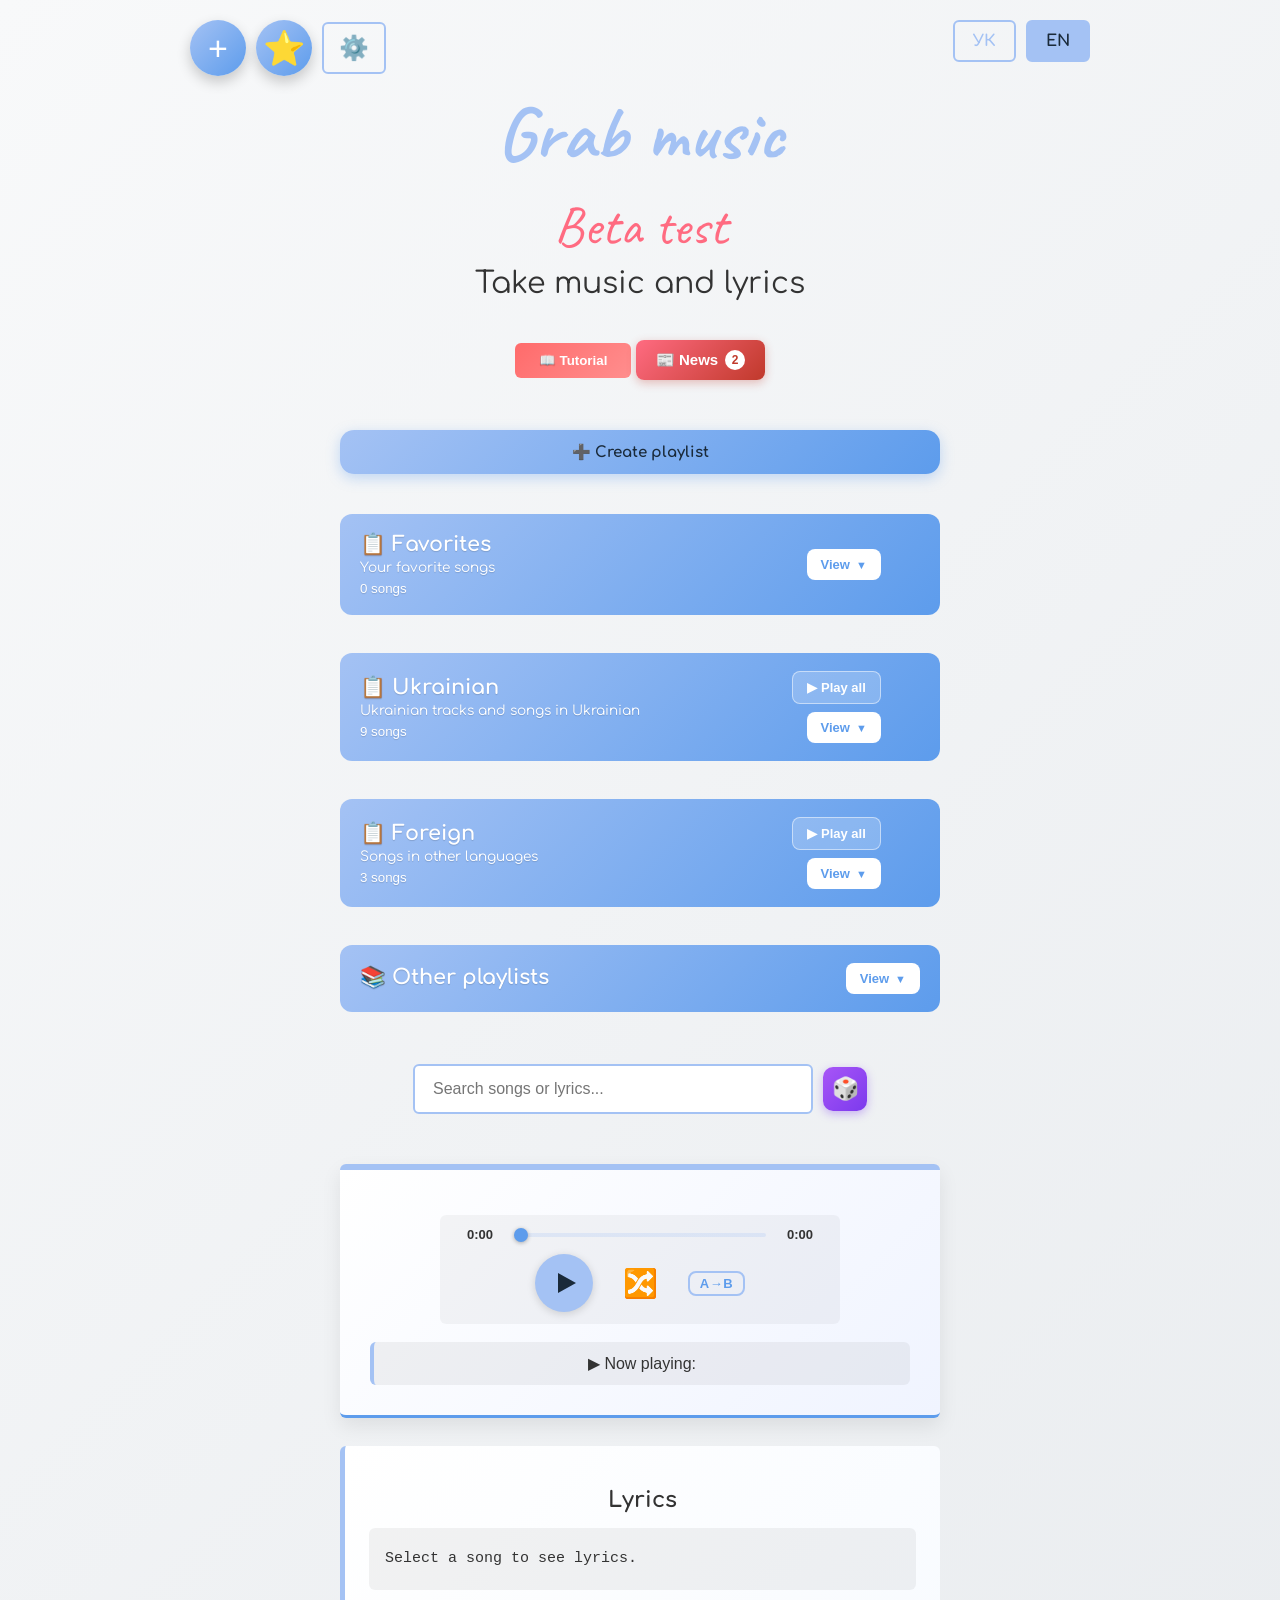
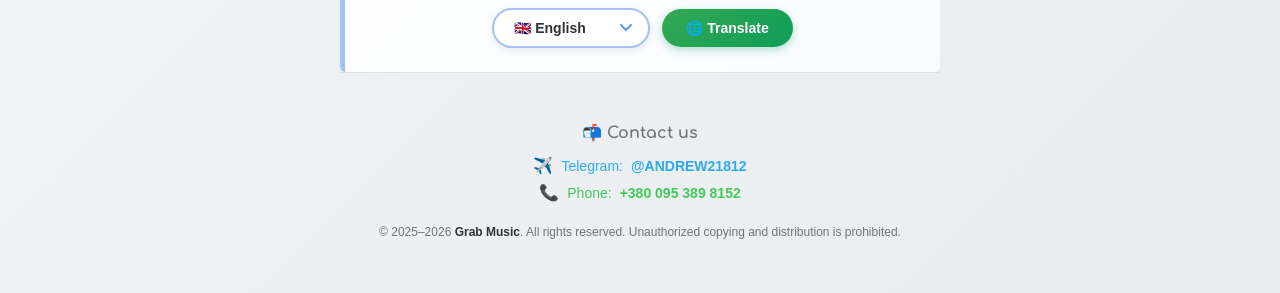
==== commit 3481a469: "7" ====
--- a/index_en.html
+++ b/index_en.html
@@ -124,6 +124,39 @@
         </div>
     </div>
 
+    <div id="create-playlist-modal" class="modal" data-mode="create" data-edit-id="">
+        <div class="modal-content">
+            <span class="close" onclick="closeCreatePlaylistModal()">&times;</span>
+            <h2 id="createPlaylistModalTitle">➕ New playlist</h2>
+            <div style="display:flex;flex-direction:column;gap:14px;margin:20px 0;text-align:left;">
+                <label style="font-size:13px;color:var(--text-muted);">
+                    Name <span style="color:#e55039;">*</span>
+                    <input type="text" id="playlistNameInput" maxlength="40" placeholder="E.g. Road trip mood"
+                        style="width:100%;margin-top:6px;padding:10px 12px;border-radius:8px;border:1px solid var(--border-light);background:var(--card-bg);color:var(--text-primary);font-size:14px;box-sizing:border-box;">
+                </label>
+                <label style="font-size:13px;color:var(--text-muted);">
+                    Description (optional)
+                    <input type="text" id="playlistDescInput" maxlength="80" placeholder="A short description"
+                        style="width:100%;margin-top:6px;padding:10px 12px;border-radius:8px;border:1px solid var(--border-light);background:var(--card-bg);color:var(--text-primary);font-size:14px;box-sizing:border-box;">
+                </label>
+                <label style="font-size:13px;color:var(--text-muted);">
+                    Icon / emoji (optional)
+                    <input type="text" id="playlistIconInput" maxlength="4" placeholder="🎵"
+                        style="width:100%;margin-top:6px;padding:10px 12px;border-radius:8px;border:1px solid var(--border-light);background:var(--card-bg);color:var(--text-primary);font-size:14px;box-sizing:border-box;">
+                </label>
+                <p id="playlistFormError" style="color:#e55039;font-size:13px;margin:0;min-height:16px;"></p>
+            </div>
+            <button id="createPlaylistSubmitBtn" onclick="submitPlaylistForm()" style="
+                width:100%;
+                background:linear-gradient(135deg,#a4c2f4,#5d9cec);
+                color:#1a2a3a;border:none;padding:13px;border-radius:12px;
+                font-size:15px;font-weight:bold;cursor:pointer;
+                font-family:'Comfortaa',cursive;
+                box-shadow:0 4px 14px rgba(93,156,236,0.4);
+            ">Create</button>
+        </div>
+    </div>
+
     <div id="premium-modal" class="modal">
         <div class="modal-content">
             <span class="close" onclick="closePremiumModal()">&times;</span>
@@ -131,6 +164,7 @@
             <p>Everything is free here 🎉<br>Premium is not needed!</p>
         </div>
     </div>
+
 
     <div id="settings-modal" class="modal">
         <div class="modal-content">
--- a/visual.css
+++ b/visual.css
@@ -969,7 +969,7 @@
     box-shadow: 0 4px 16px rgba(0,0,0,0.25);
     z-index: 5000;
     min-width: 190px;
-    overflow: hidden;
+    overflow: visible;
 }
 .three-dot-menu.open { display: block; }
 .three-dot-menu button {
@@ -985,9 +985,102 @@
     transition: background 0.15s;
     font-family: 'Segoe UI', Roboto, sans-serif;
 }
+.three-dot-menu > button:first-child { border-radius: 10px 10px 0 0; }
+.three-dot-menu > button:last-child  { border-radius: 0 0 10px 10px; }
 .three-dot-menu button:hover {
     background: rgba(164,194,244,0.15);
 }
+
+/* Підменю "Додати до плейлиста" */
+.three-dot-submenu-wrap {
+    position: relative;
+}
+.submenu-trigger {
+    display: flex !important;
+    justify-content: space-between;
+    align-items: center;
+}
+.playlist-submenu {
+    display: none;
+    position: absolute;
+    top: 0;
+    right: 100%;
+    background: var(--modal-bg);
+    border: 1px solid var(--border-light);
+    border-radius: 10px;
+    box-shadow: 0 4px 16px rgba(0,0,0,0.25);
+    z-index: 5001;
+    min-width: 180px;
+    max-height: 240px;
+    overflow-y: auto;
+}
+.playlist-submenu.open { display: block; }
+.playlist-submenu button {
+    display: block;
+    width: 100%;
+    padding: 10px 14px;
+    text-align: left;
+    background: transparent;
+    border: none;
+    color: var(--text-primary);
+    font-size: 13px;
+    cursor: pointer;
+    transition: background 0.15s;
+    font-family: 'Segoe UI', Roboto, sans-serif;
+}
+.playlist-submenu button:hover {
+    background: rgba(164,194,244,0.15);
+}
+@media (max-width: 480px) {
+    .playlist-submenu { right: auto; left: 0; top: 100%; }
+}
+
+/* ========== СТВОРЕННЯ ПЛЕЙЛИСТА ========== */
+.create-playlist-btn {
+    display: flex;
+    align-items: center;
+    justify-content: center;
+    gap: 8px;
+    width: 100%;
+    padding: 13px 16px;
+    margin-bottom: 14px;
+    background: linear-gradient(135deg, #a4c2f4, #5d9cec);
+    color: #1a2a3a;
+    border: none;
+    border-radius: 14px;
+    font-size: 15px;
+    font-weight: bold;
+    font-family: 'Comfortaa', cursive;
+    cursor: pointer;
+    box-shadow: 0 4px 14px rgba(93, 156, 236, 0.35);
+    transition: filter 0.2s, transform 0.15s;
+}
+.create-playlist-btn:hover {
+    filter: brightness(1.08);
+    transform: translateY(-1px);
+}
+body.dark-theme .create-playlist-btn {
+    background: linear-gradient(135deg, #4a7aa0, #2a6d9e);
+    color: #e0eaf5;
+}
+
+.submenu-create-btn {
+    border-top: 1px solid var(--border-light) !important;
+    color: var(--accent-color) !important;
+    font-weight: bold !important;
+}
+
+.playlist-edit-btn, .playlist-delete-btn {
+    background: transparent;
+    border: none;
+    font-size: 16px;
+    padding: 6px 8px;
+    border-radius: 8px;
+    cursor: pointer;
+    transition: background 0.15s;
+}
+.playlist-edit-btn:hover { background: rgba(164,194,244,0.2); }
+.playlist-delete-btn:hover { background: rgba(229,80,57,0.2); }
 
 
 /* ========== A→B LOOP ========== */
